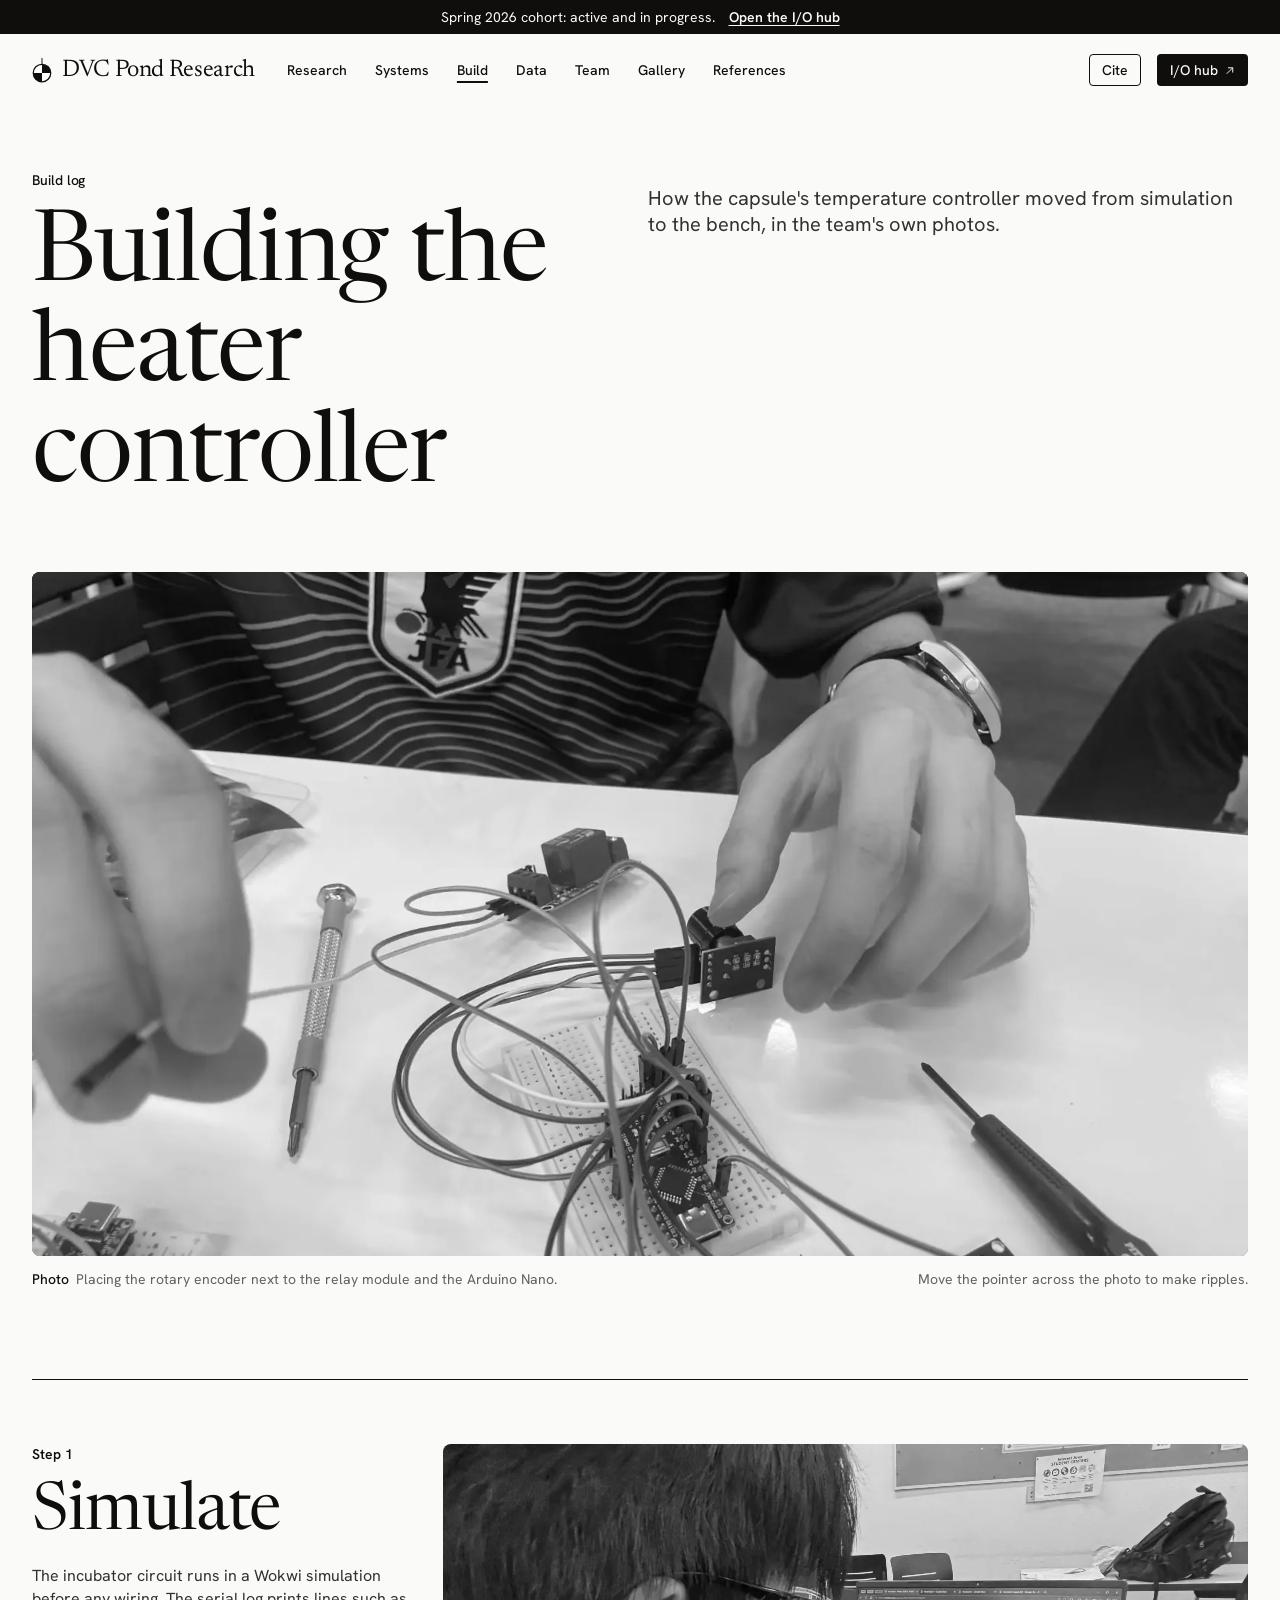
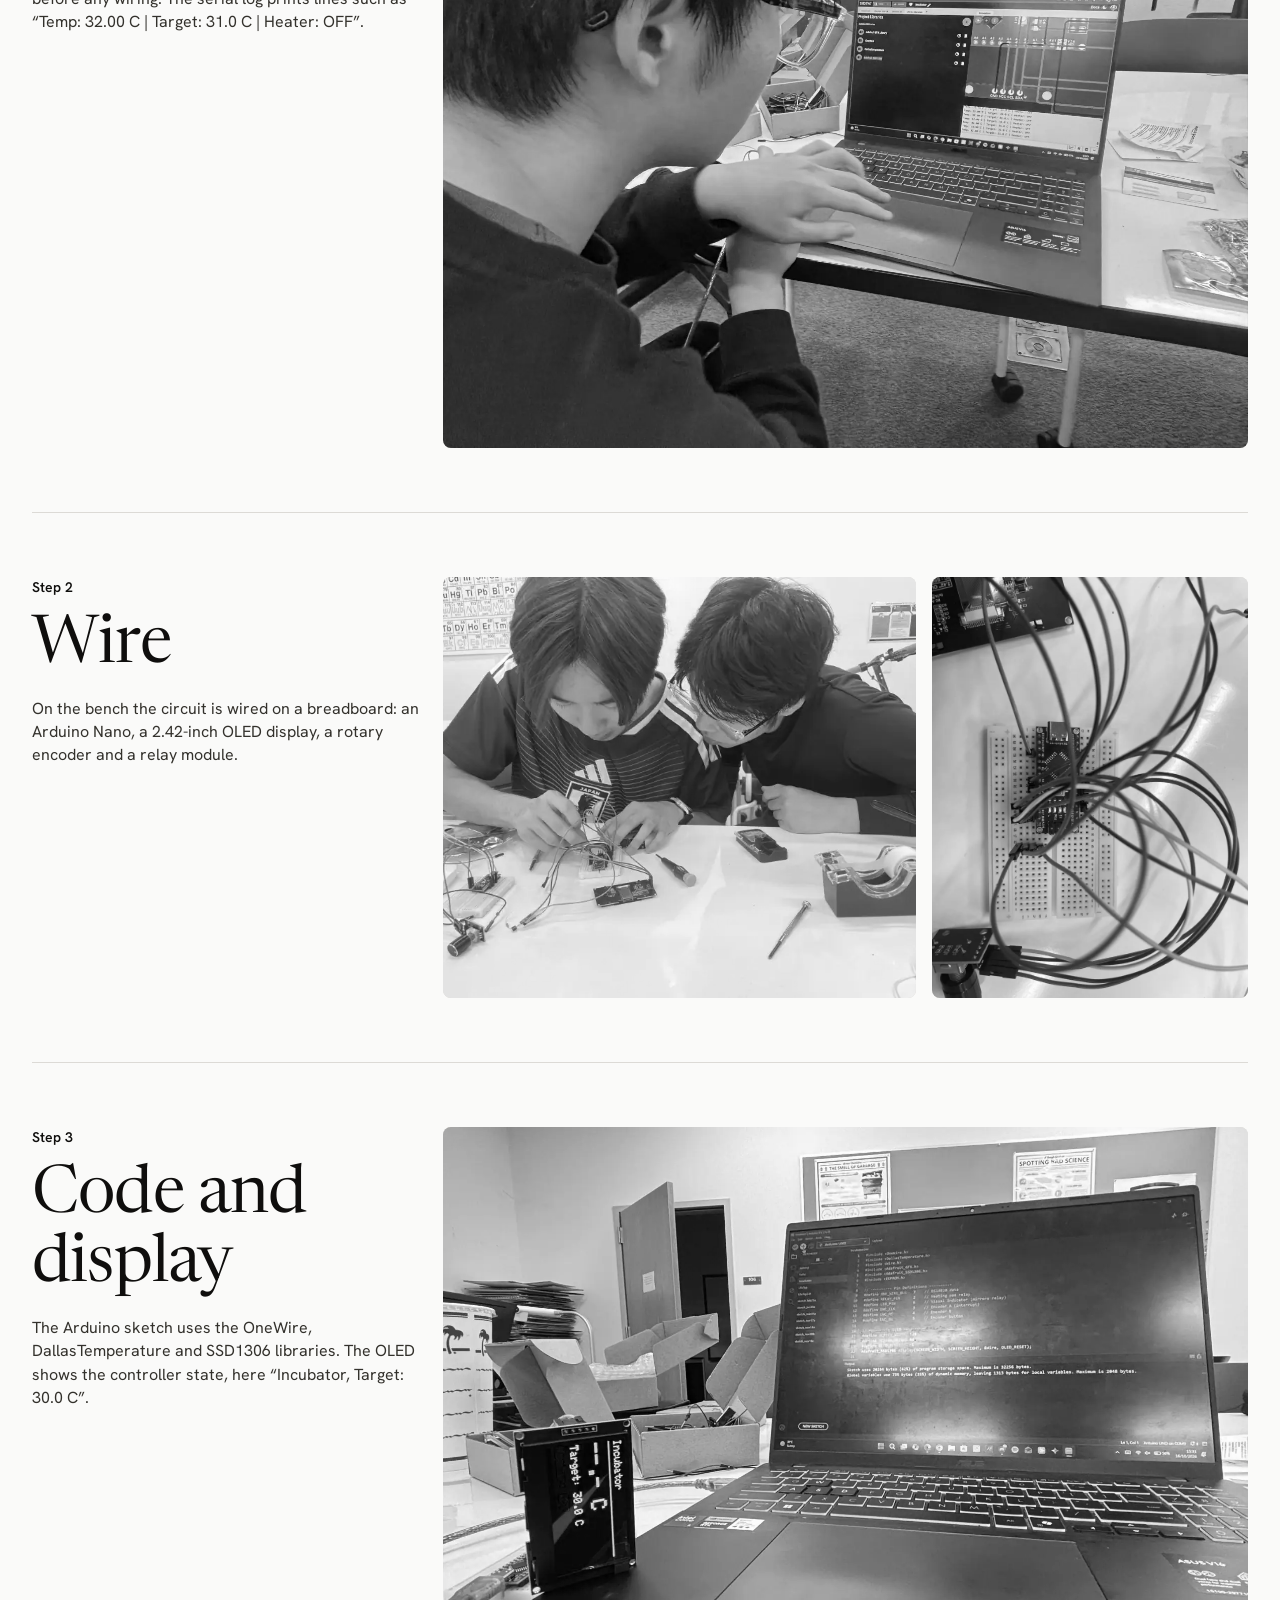
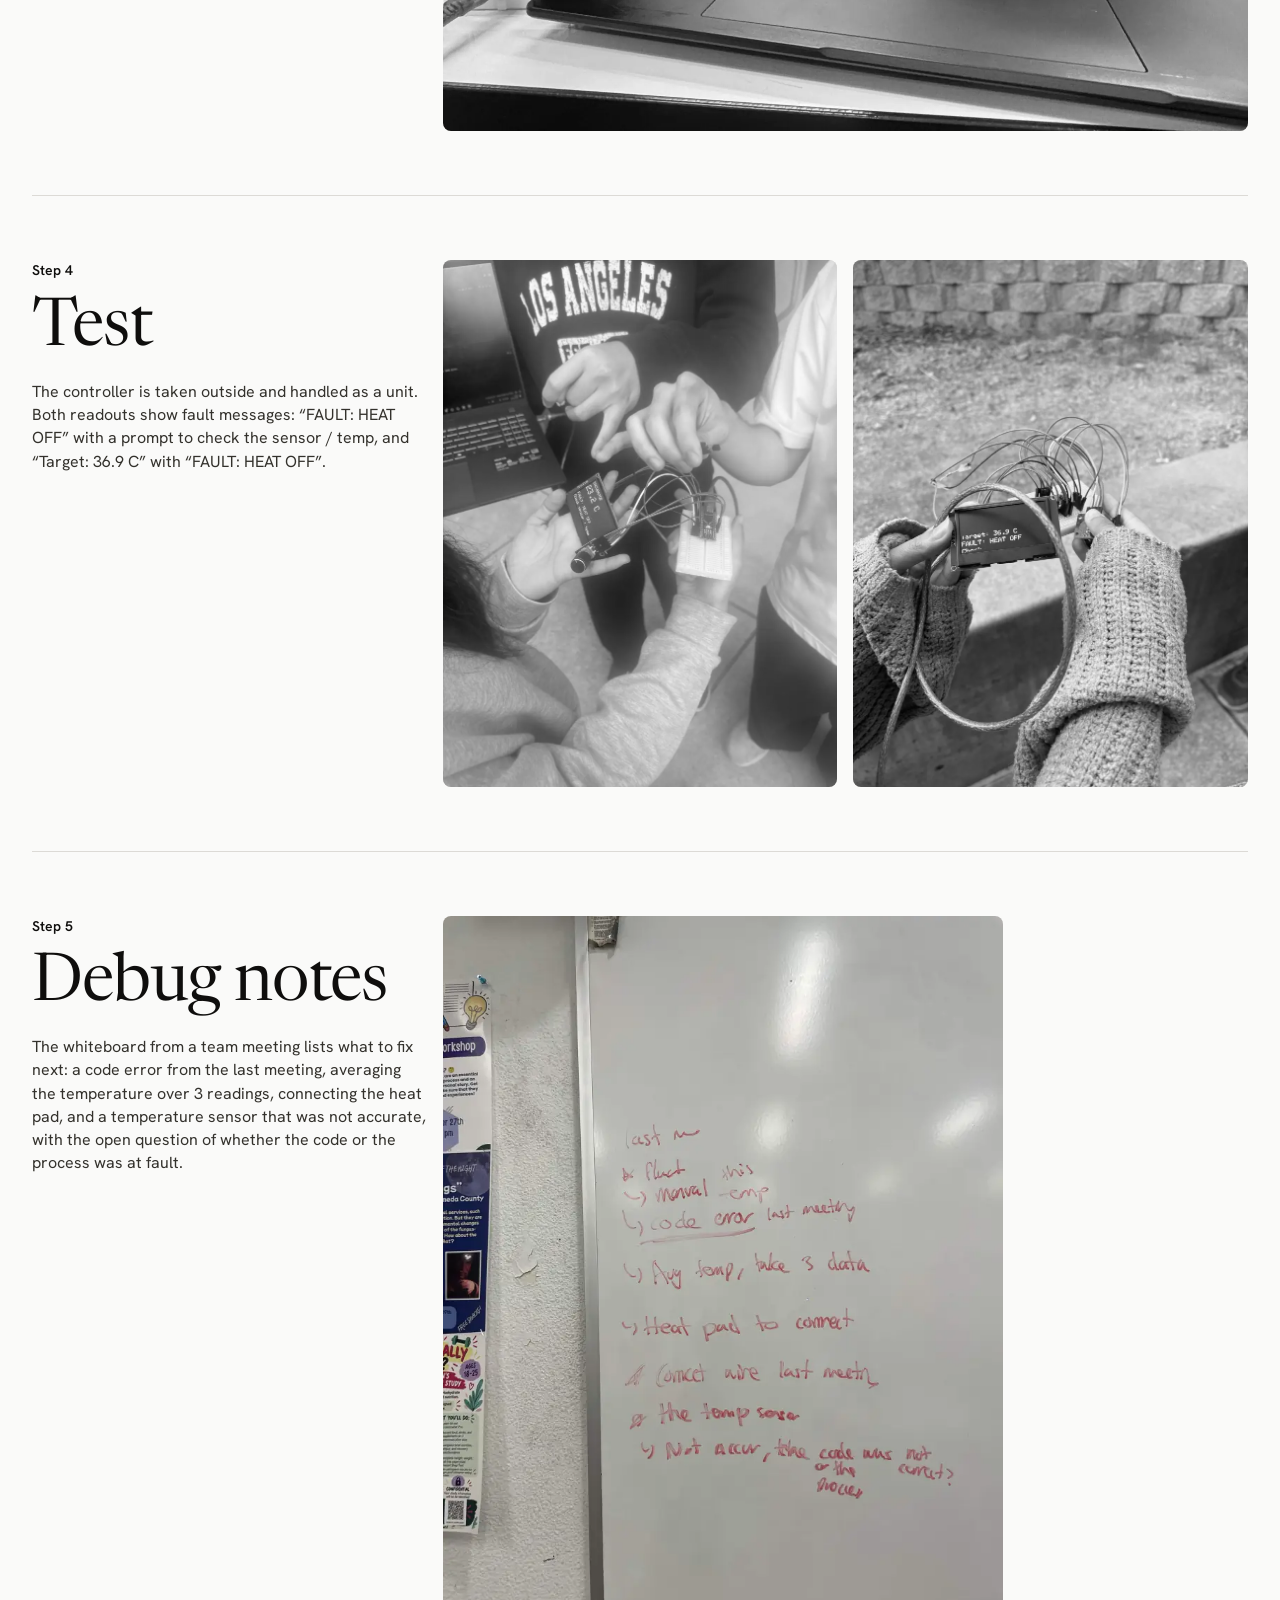
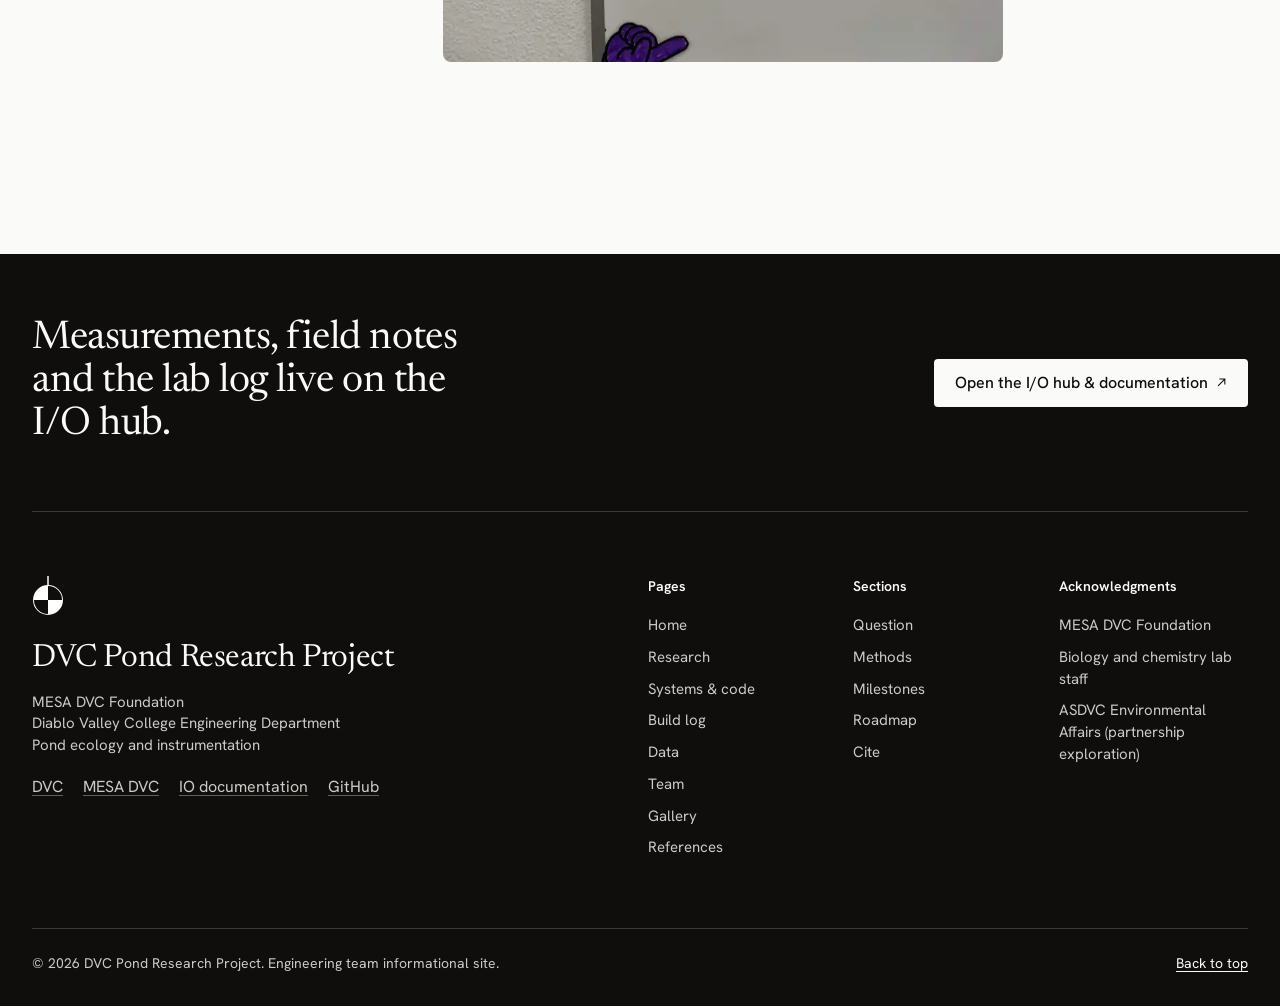
==== build.html @ 52c42113 "Round 3: harvey.ai structure and layout, Newsreader + Hanken Grotesk, multi-page site - Pages mirror" ====
<!DOCTYPE html>
<html lang="en">
<head>
  <meta charset="UTF-8" />
  <meta name="viewport" content="width=device-width, initial-scale=1" />
  <title>Build log: the heater controller | DVC Pond Research Project</title>
  <meta name="description" content="How the growth capsule's temperature controller moved from simulation to the bench, in the team's own photos." />
  <meta property="og:title" content="Build log: the heater controller | DVC Pond Research Project" />
  <meta property="og:description" content="How the growth capsule's temperature controller moved from simulation to the bench, in the team's own photos." />
  <meta property="og:type" content="website" />
  <meta property="og:url" content="https://shadowesu.github.io/engineering-pond-website/build.html" />
  <meta property="og:image" content="https://shadowesu.github.io/engineering-pond-website/assets/img/IMG_5968-wide-1376.webp" />
  <link rel="icon" href="data:image/svg+xml,%3Csvg xmlns='http://www.w3.org/2000/svg' viewBox='0 0 32 32'%3E%3Ccircle cx='16' cy='16' r='14' fill='%23fff' stroke='%23000' stroke-width='2'/%3E%3Cpath d='M16 16V2a14 14 0 0 1 14 14zM16 16v14A14 14 0 0 1 2 16z' fill='%23000'/%3E%3C/svg%3E" />
  <meta name="theme-color" content="#fafaf9" />
  <link rel="preconnect" href="https://fonts.googleapis.com" />
  <link rel="preconnect" href="https://fonts.gstatic.com" crossorigin />
  <link rel="stylesheet" href="https://fonts.googleapis.com/css2?family=Hanken+Grotesk:wght@400..600&family=Newsreader:opsz,wght@6..72,300..500&display=swap" />
  <link rel="preload" as="image" href="assets/img/IMG_7357-800.webp" imagesrcset="assets/img/IMG_7357-800.webp 800w, assets/img/IMG_7357-1600.webp 1600w" imagesizes="(min-width: 1760px) 1664px, calc(100vw - 64px)" fetchpriority="high" />
  <link rel="stylesheet" href="styles.css" />
  <script>
    document.documentElement.classList.add("js");
    setTimeout(function () { var h = document.querySelector(".hero"); if (h) h.classList.add("is-in"); }, 3000);
  </script>
</head>
<body>
  <a class="skip-link" href="#main">Skip to content</a>

  <svg width="0" height="0" style="position:absolute" aria-hidden="true" focusable="false">
    <symbol id="i-ext" viewBox="0 0 16 16"><path d="M5 3h8v8M13 3 3 13" fill="none" stroke="currentColor" stroke-width="1.6"/></symbol>
    <symbol id="i-secchi" viewBox="0 0 32 40"><path d="M16 0v10" style="stroke: var(--rope, currentColor)" stroke-width="1.5"/><circle cx="16" cy="24" r="14" fill="#fff" style="stroke: var(--ring, currentColor)" stroke-width="2"/><path d="M16 24V10a14 14 0 0 1 14 14zM16 24v14A14 14 0 0 1 2 24z" fill="currentColor"/></symbol>
  </svg>

  <div class="topbar">
    <p class="wrap">Spring 2026 cohort: active and in progress. <a href="https://shadowesu.github.io/dvcpondresearch/" target="_blank" rel="noopener noreferrer">Open the I/O hub<span class="vh"> (opens in a new tab)</span></a></p>
  </div>
  <header class="site-header" id="top">
    <div class="header-inner wrap">
      <a class="brand" href="index.html" aria-label="DVC Pond Research Engineers, MESA engineering team: home">
        <svg class="brand-mark" width="20" height="25" aria-hidden="true"><use href="#i-secchi"/></svg>
        <span class="brand-title">DVC Pond Research</span>
      </a>
      <nav class="site-nav" id="site-nav" aria-label="Site">
        <ul class="nav-list">
          <li><a class="nav-link" href="research.html">Research</a></li>
          <li><a class="nav-link" href="systems.html">Systems</a></li>
          <li><a class="nav-link" href="build.html" aria-current="page">Build</a></li>
          <li><a class="nav-link" href="data.html">Data</a></li>
          <li><a class="nav-link" href="team.html">Team</a></li>
          <li><a class="nav-link" href="gallery.html">Gallery</a></li>
          <li><a class="nav-link" href="references.html">References</a></li>
        </ul>
      </nav>
      <div class="header-actions">
        <a class="btn btn-outline btn-sm" href="references.html#cite">Cite</a>
        <a class="btn btn-solid btn-sm" href="https://shadowesu.github.io/dvcpondresearch/" target="_blank" rel="noopener noreferrer">I/O hub<svg class="i-ext" aria-hidden="true"><use href="#i-ext"/></svg><span class="vh"> (opens in a new tab)</span></a>
        <button type="button" class="nav-toggle" aria-expanded="false" aria-controls="site-nav" aria-label="Menu">
          <span class="nav-toggle-bars" aria-hidden="true"></span>
        </button>
      </div>
    </div>
    <div class="scroll-meter" aria-hidden="true"><span class="scroll-meter-fill"></span></div>
  </header>

  <main id="main">
    <section class="section tone-light hero page-hero" id="build" aria-labelledby="build-title">
      <div class="wrap">
        <div class="grid hero-grid">
          <div class="c-l">
            <p class="eyebrow">Build log</p>
            <h1 class="t-display hero-title" id="build-title"><span class="line"><span>Building the</span></span><span class="line"><span>heater controller</span></span></h1>
          </div>
          <div class="hero-side c-r">
            <p class="lead">How the capsule's temperature controller moved from simulation to the bench, in the team's own photos.</p>
          </div>
        </div>
        <figure class="hero-media">
          <div class="water frame frame-wide" data-water="hero">
            <img class="media-img" src="assets/img/IMG_7357-800.webp" srcset="assets/img/IMG_7357-800.webp 800w, assets/img/IMG_7357-1600.webp 1600w" sizes="(min-width: 1760px) 1664px, calc(100vw - 64px)" width="1600" height="1200" fetchpriority="high" style="--pos-y: 60%" alt="Close-up of hands placing a rotary encoder next to a relay module and an Arduino Nano on a breadboard" />
            <canvas class="media-water" aria-hidden="true"></canvas>
          </div>
          <figcaption class="media-cap"><span><span class="dim">Photo</span>Placing the rotary encoder next to the relay module and the Arduino Nano.</span><span class="hero-hint" hidden></span></figcaption>
        </figure>
      </div>
    </section>

    <section class="section tone-light" aria-label="Build steps">
      <div class="wrap">
        <ol class="steps">
          <li class="grid" id="step-1">
            <div class="step-text c-l2">
              <p class="step-num">Step 1</p>
              <h3 class="t-h2">Simulate</h3>
              <p>The incubator circuit runs in a Wokwi simulation before any wiring. The serial log prints lines such as “Temp: 32.00 C | Target: 31.0 C | Heater: OFF”.</p>
            </div>
            <div class="step-media c-r4"><figure class="photo"><img src="assets/img/IMG_3958-800.webp" srcset="assets/img/IMG_3958-800.webp 800w, assets/img/IMG_3958-1600.webp 1600w" sizes="(min-width: 1024px) 64vw, 92vw" width="1600" height="1200" loading="lazy" decoding="async" alt="A team member at a laptop running a Wokwi simulation of the incubator circuit, with the serial log on screen" /></figure></div>
          </li>
          <li class="grid" id="step-2">
            <div class="step-text c-l2">
              <p class="step-num">Step 2</p>
              <h3 class="t-h2">Wire</h3>
              <p>On the bench the circuit is wired on a breadboard: an Arduino Nano, a 2.42-inch OLED display, a rotary encoder and a relay module.</p>
            </div>
            <div class="step-media pair c-r4">
              <figure class="photo"><img src="assets/img/IMG_7352-800.webp" srcset="assets/img/IMG_7352-800.webp 800w, assets/img/IMG_7352-1600.webp 1600w" sizes="(min-width: 1024px) 38vw, 92vw" width="1600" height="1200" loading="lazy" decoding="async" alt="2 team members wiring a breadboard with an OLED display, a rotary encoder and screwdrivers on the table" /></figure>
              <figure class="photo"><img src="assets/img/IMG_7359-800.webp" srcset="assets/img/IMG_7359-800.webp 800w, assets/img/IMG_7359-1600.webp 1600w" sizes="(min-width: 1024px) 26vw, 92vw" width="800" height="1067" loading="lazy" decoding="async" alt="Top-down view of an Arduino Nano on a breadboard with many jumper wires and a rotary encoder" /></figure>
            </div>
          </li>
          <li class="grid" id="step-3">
            <div class="step-text c-l2">
              <p class="step-num">Step 3</p>
              <h3 class="t-h2">Code and display</h3>
              <p>The Arduino sketch uses the OneWire, DallasTemperature and SSD1306 libraries. The OLED shows the controller state, here “Incubator, Target: 30.0 C”.</p>
            </div>
            <div class="step-media c-r4"><figure class="photo"><img src="assets/img/IMG_3963-800.webp" srcset="assets/img/IMG_3963-800.webp 800w, assets/img/IMG_3963-1600.webp 1600w" sizes="(min-width: 1024px) 64vw, 92vw" width="1600" height="1200" loading="lazy" decoding="async" alt="An OLED display reading Incubator, Target: 30.0 C next to a laptop showing the Arduino IDE sketch" /></figure></div>
          </li>
          <li class="grid" id="step-4">
            <div class="step-text c-l2">
              <p class="step-num">Step 4</p>
              <h3 class="t-h2">Test</h3>
              <p>The controller is taken outside and handled as a unit. Both readouts show fault messages: “FAULT: HEAT OFF” with a prompt to check the sensor / temp, and “Target: 36.9 C” with “FAULT: HEAT OFF”.</p>
            </div>
            <div class="step-media pair-even c-r4">
              <figure class="photo"><img src="assets/img/IMG_team-test-800.webp" srcset="assets/img/IMG_team-test-800.webp 800w, assets/img/IMG_team-test-1600.webp 1600w" sizes="(min-width: 1024px) 31vw, 46vw" width="800" height="1067" loading="lazy" decoding="async" alt="3 team members' hands holding the incubator controller outdoors; the OLED shows FAULT: HEAT OFF and Check sensor / temp" /></figure>
              <figure class="photo"><img src="assets/img/IMG_5971-800.webp" srcset="assets/img/IMG_5971-800.webp 800w, assets/img/IMG_5971-1600.webp 1600w" sizes="(min-width: 1024px) 31vw, 46vw" width="800" height="1067" loading="lazy" decoding="async" alt="Hands holding the wired heater controller outdoors; its OLED reads Target: 36.9 C and FAULT: HEAT OFF" /></figure>
            </div>
          </li>
          <li class="grid" id="step-5">
            <div class="step-text c-l2">
              <p class="step-num">Step 5</p>
              <h3 class="t-h2">Debug notes</h3>
              <p>The whiteboard from a team meeting lists what to fix next: a code error from the last meeting, averaging the temperature over 3 readings, connecting the heat pad, and a temperature sensor that was not accurate, with the open question of whether the code or the process was at fault.</p>
            </div>
            <div class="step-media c-r4"><figure class="photo portrait keep-color"><img src="assets/img/IMG_7368-800.webp" srcset="assets/img/IMG_7368-800.webp 800w, assets/img/IMG_7368-1600.webp 1600w" sizes="(min-width: 1024px) 560px, 92vw" width="800" height="1067" loading="lazy" decoding="async" alt="Handwritten whiteboard notes: manual temp, code error last meeting, average temp take 3 data, heat pad to connect, connect wire last meeting, the temp sensor not accurate" /></figure></div>
          </li>
        </ol>
      </div>
    </section>
  </main>

  <footer class="site-footer">
    <div class="wrap">
      <div class="footer-cta">
        <p>Measurements, field notes and the lab log live on the I/O hub.</p>
        <a class="btn btn-light" href="https://shadowesu.github.io/dvcpondresearch/" target="_blank" rel="noopener noreferrer">Open the I/O hub &amp; documentation<svg class="i-ext" aria-hidden="true"><use href="#i-ext"/></svg><span class="vh"> (opens in a new tab)</span></a>
      </div>
      <div class="grid footer-grid">
        <div class="footer-brand">
          <svg class="footer-mark" width="32" height="40" aria-hidden="true"><use href="#i-secchi"/></svg>
          <p class="footer-wordmark">DVC Pond Research Project</p>
          <p>MESA DVC Foundation</p>
          <p>Diablo Valley College Engineering Department</p>
          <p>Pond ecology and instrumentation</p>
          <ul class="footer-links">
            <li><a href="https://www.dvc.edu/" target="_blank" rel="noopener noreferrer">DVC<span class="vh"> (opens in a new tab)</span></a></li>
            <li><a href="https://www.dvc.edu/academics/learning-communities/mesa-program" target="_blank" rel="noopener noreferrer">MESA DVC<span class="vh"> (opens in a new tab)</span></a></li>
            <li><a href="https://shadowesu.github.io/dvcpondresearch/" target="_blank" rel="noopener noreferrer">IO documentation<span class="vh"> (opens in a new tab)</span></a></li>
            <li><a href="https://github.com/ShadowEsu/dvcpondresearch" target="_blank" rel="noopener noreferrer">GitHub<span class="vh"> (opens in a new tab)</span></a></li>
          </ul>
        </div>
        <nav class="footer-col" aria-label="Pages">
          <p class="footer-title">Pages</p>
          <ul>
            <li><a href="index.html">Home</a></li>
            <li><a href="research.html">Research</a></li>
            <li><a href="systems.html">Systems &amp; code</a></li>
            <li><a href="build.html">Build log</a></li>
            <li><a href="data.html">Data</a></li>
            <li><a href="team.html">Team</a></li>
            <li><a href="gallery.html">Gallery</a></li>
            <li><a href="references.html">References</a></li>
          </ul>
        </nav>
        <nav class="footer-col" aria-label="Sections">
          <p class="footer-title">Sections</p>
          <ul>
            <li><a href="research.html#mission">Question</a></li>
            <li><a href="research.html#monitoring">Methods</a></li>
            <li><a href="data.html#progress">Milestones</a></li>
            <li><a href="data.html#roadmap">Roadmap</a></li>
            <li><a href="references.html#cite">Cite</a></li>
          </ul>
        </nav>
        <div class="footer-col">
          <p class="footer-title">Acknowledgments</p>
          <ul>
            <li>MESA DVC Foundation</li>
            <li>Biology and chemistry lab staff</li>
            <li>ASDVC Environmental Affairs (partnership exploration)</li>
          </ul>
        </div>
      </div>
      <div class="footer-bar">
        <p>© <span id="year">2026</span> DVC Pond Research Project. Engineering team informational site.</p>
        <a href="#top" class="to-top">Back to top</a>
      </div>
    </div>
  </footer>

  <script src="main.js" defer></script>
</body>
</html>
---- styles.css ----
/* DVC Pond Research Project: engineering team site
   Layout and rhythm follow harvey.ai's measured system: 1728px container with 32px sides (28px under 1024px),
   6 equal columns with 16px gutters (2 columns / 14px under 1024px), 128px section rhythm (112px small screens).
   Type: Newsreader (OFL) for every heading, Hanken Grotesk (OFL) for text and interface. Black, white and the team's photos. */

:root {
  --bg: #fafaf9;
  --bg-alt: #f2f1f0;
  --ink: #0f0e0d;
  --ink-2: #33312c;
  --muted: #64615b;
  --rule: #dcdad6;
  --dark: #0f0e0d;
  --on-dark: #fafaf9;
  --on-dark-2: #cccac6;
  --rule-dark: rgba(250, 250, 249, 0.18);
  --focus: #0f0e0d;

  --f-serif: "Newsreader", Georgia, "Times New Roman", serif;
  --f-sans: "Hanken Grotesk", "Helvetica Neue", Arial, sans-serif;

  --max: 1728px;
  --side: 28px;
  --gap: 14px;
  --section: 112px;
  --hero-top: 56px;
  --header-h: 64px;
  --r-media: 4px;
  --r-btn: 4px;
  --ease: cubic-bezier(0.2, 0.7, 0.1, 1);

  /* type scale: Harvey's ratios, set larger for the display sizes */
  --t-display: clamp(3.5rem, 2rem + 5.2vw, 6.5rem);
  --t-h2: clamp(2.5rem, 1.6rem + 3.2vw, 4.5rem);
  --t-h3: clamp(1.75rem, 1.45rem + 0.8vw, 2.25rem);
  --t-number: clamp(4rem, 2rem + 6.5vw, 8.5rem);
  --t-lead: 1.25rem;
}
@media (min-width: 1024px) {
  :root { --side: 32px; --gap: 16px; --section: 128px; --hero-top: 64px; --header-h: 72px; --r-media: 8px; }
}

*, *::before, *::after { box-sizing: border-box; }
html { scroll-behavior: smooth; scroll-padding-top: calc(var(--header-h) + 24px); -webkit-text-size-adjust: 100%; }
body {
  margin: 0; background: var(--bg); color: var(--ink);
  font-family: var(--f-sans); font-size: 1rem; line-height: 1.45;
  -webkit-font-smoothing: antialiased; text-rendering: optimizeLegibility;
}
img { display: block; max-width: 100%; height: auto; }
a { color: inherit; }
button { font: inherit; color: inherit; }
h1, h2, h3, h4 { margin: 0; font-family: var(--f-serif); font-weight: 380; line-height: 1.05; letter-spacing: -0.01em; }
p, blockquote { margin: 0; }
ul, ol, dl, dd { margin: 0; padding: 0; }
ul, ol { list-style: none; }
figure { margin: 0; }
strong { font-weight: 600; }
:focus-visible { outline: 2px solid var(--focus); outline-offset: 3px; }

.vh { position: absolute !important; width: 1px; height: 1px; padding: 0; margin: -1px; overflow: hidden; clip: rect(0 0 0 0); white-space: nowrap; border: 0; }
.skip-link { position: absolute; left: 16px; top: -60px; z-index: 200; padding: 10px 16px; background: #fff; color: #000; border: 2px solid #000; font-weight: 600; text-decoration: none; border-radius: 4px; }
.skip-link:focus { top: 12px; }
.i-ext { width: 0.68em; height: 0.68em; margin-left: 0.4em; flex: none; }

/* ---------- Container + 6-column grid ---------- */
.wrap { width: 100%; max-width: var(--max); margin-inline: auto; padding-inline: var(--side); }
.grid { display: grid; grid-template-columns: repeat(2, minmax(0, 1fr)); column-gap: var(--gap); }
.grid > * { grid-column: 1 / -1; min-width: 0; }
@media (min-width: 1024px) {
  .grid { grid-template-columns: repeat(6, minmax(0, 1fr)); }
  .c-l { grid-column: 1 / span 3; }
  .c-r { grid-column: 4 / span 3; }
  .c-l2 { grid-column: 1 / span 2; }
  .c-r4 { grid-column: 3 / span 4; }
  .c-l4 { grid-column: 1 / span 4; }
  .c-r2 { grid-column: 5 / span 2; }
}
/* equal-width runs of cards that don't divide 6 */
.cols-4, .cols-3 { display: grid; gap: var(--gap); grid-template-columns: minmax(0, 1fr); }
@media (min-width: 640px) { .cols-4, .cols-3 { grid-template-columns: repeat(2, minmax(0, 1fr)); } }
@media (min-width: 1024px) {
  .cols-4 { grid-template-columns: repeat(4, minmax(0, 1fr)); }
  .cols-3 { grid-template-columns: repeat(3, minmax(0, 1fr)); }
}

/* ---------- Sections: one rhythm everywhere ---------- */
.section { padding-block: var(--section); }
.section.tone-light + .section.tone-light,
.section.tone-alt + .section.tone-alt,
.section.tone-dark + .section.tone-dark { padding-top: 0; }
.tone-alt { background: var(--bg-alt); }
.tone-dark { background: var(--dark); color: var(--on-dark); --focus: #fff; }
.tone-dark .muted, .tone-dark .lead { color: var(--on-dark-2); }

/* ---------- Type ---------- */
.t-display { font-size: var(--t-display); line-height: 1.02; letter-spacing: -0.0125em; }
.t-h2 { font-size: var(--t-h2); line-height: 1.04; letter-spacing: -0.012em; }
.t-h3 { font-size: var(--t-h3); line-height: 1.08; letter-spacing: -0.01em; }
.lead { font-size: var(--t-lead); line-height: 1.3; color: var(--ink-2); }
.muted { color: var(--muted); }
.eyebrow { font-size: 0.875rem; font-weight: 500; letter-spacing: -0.005em; margin-bottom: 16px; }
.tone-dark .eyebrow { color: var(--on-dark-2); }
.pill { display: inline-flex; align-items: center; height: 28px; padding: 0 12px; border-radius: 4px; background: var(--ink); color: var(--on-dark); font-size: 0.75rem; font-weight: 600; letter-spacing: 0.02em; }
.prose p + p { margin-top: 1em; }
figcaption { font-size: 0.875rem; color: var(--muted); line-height: 1.4; }
.tone-dark figcaption { color: var(--on-dark-2); }

/* centred section head (Harvey: "One Platform for Legal Work") */
.head-center { text-align: center; max-width: 900px; margin: 0 auto clamp(48px, 5vw, 72px); }
.head-center .lead { max-width: 560px; margin: 20px auto 0; }
.head-center .btn { margin-top: 32px; }
/* split section head: title left half, text right half */
.head-split { row-gap: 20px; margin-bottom: clamp(48px, 5vw, 80px); align-items: start; }
.head-split .lead { max-width: 34em; }
@media (min-width: 1024px) { .head-split .c-r { padding-top: 0.6em; } }

/* ---------- Buttons ---------- */
.btn {
  display: inline-flex; align-items: center; justify-content: center; gap: 2px;
  min-height: 48px; padding: 0 20px; border-radius: var(--r-btn); border: 1px solid transparent;
  font-family: var(--f-sans); font-size: 1rem; font-weight: 500; line-height: 1;
  text-decoration: none; cursor: pointer; white-space: nowrap;
  transition: background-color 0.2s var(--ease), color 0.2s var(--ease), border-color 0.2s var(--ease);
}
.btn-sm { min-height: 32px; padding: 0 12px; font-size: 0.875rem; }
.btn-solid { background: var(--ink); color: var(--on-dark); }
.btn-solid:hover { background: #3a3835; }
.btn-outline { border-color: var(--ink); color: var(--ink); }
.btn-outline:hover { background: var(--ink); color: var(--on-dark); }
.btn-light { background: var(--on-dark); color: var(--ink); }
.btn-light:hover { background: #dcdad6; }
.btn-outline-light { border-color: rgba(250, 250, 249, 0.6); color: var(--on-dark); }
.btn-outline-light:hover { border-color: var(--on-dark); background: rgba(250, 250, 249, 0.1); }
.actions { display: flex; flex-wrap: wrap; gap: 12px; }
.text-link { display: inline-flex; align-items: center; font-weight: 500; text-decoration: underline; text-underline-offset: 4px; text-decoration-thickness: 1px; }
.text-link:hover { text-decoration-thickness: 2px; }
.arrow-link { display: inline-flex; align-items: center; gap: 6px; font-size: 0.875rem; font-weight: 500; text-decoration: none; }
.arrow-link::after { content: "→"; transition: transform 0.2s var(--ease); }
.arrow-link:hover { text-decoration: underline; text-underline-offset: 4px; }
.arrow-link:hover::after { transform: translateX(3px); }

/* ---------- Top bar + header ---------- */
.topbar { background: var(--dark); color: var(--on-dark); font-size: 0.875rem; --focus: #fff; }
.topbar p { min-height: 34px; padding-block: 7px; text-align: center; line-height: 1.45; }
.topbar a { margin-left: 10px; font-weight: 600; text-decoration: underline; text-underline-offset: 3px; white-space: nowrap; }
.site-header { position: sticky; top: 0; z-index: 100; background: var(--bg); transition: box-shadow 0.25s var(--ease); }
.site-header.is-scrolled { box-shadow: 0 1px 0 rgba(15, 14, 13, 0.1); }
.header-inner { display: flex; align-items: center; gap: 32px; height: var(--header-h); }
.brand { display: inline-flex; align-items: center; gap: 10px; text-decoration: none; flex: none; }
.brand-mark { flex: none; color: var(--ink); --ring: var(--ink); --rope: var(--ink); }
.brand-title { font-family: var(--f-serif); font-weight: 400; font-size: 1.5rem; letter-spacing: -0.015em; line-height: 1; }
.nav-list { display: flex; gap: 28px; }
.nav-link { display: block; padding: 8px 0; font-size: 0.875rem; font-weight: 500; text-decoration: none; text-underline-offset: 6px; }
.nav-link:hover { text-decoration: underline; }
.nav-link[aria-current="page"] { text-decoration: underline; text-decoration-thickness: 2px; }
.header-actions { margin-left: auto; display: flex; gap: 16px; align-items: center; }
.nav-toggle { display: none; align-items: center; justify-content: center; width: 44px; height: 44px; margin-right: -10px; border: 0; background: transparent; cursor: pointer; }
.nav-toggle-bars, .nav-toggle-bars::before { display: block; width: 22px; height: 1.5px; background: currentColor; position: relative; transition: transform 0.25s var(--ease); }
.nav-toggle-bars::before { content: ""; position: absolute; left: 0; top: 7px; }
.nav-toggle-bars { transform: translateY(-3.5px); }
.nav-toggle[aria-expanded="true"] .nav-toggle-bars { transform: rotate(45deg); }
.nav-toggle[aria-expanded="true"] .nav-toggle-bars::before { transform: translateY(-7px) rotate(-90deg); }
.scroll-meter { position: absolute; left: 0; right: 0; bottom: 0; height: 2px; pointer-events: none; }
.scroll-meter-fill { display: block; height: 100%; background: var(--ink); transform-origin: 0 50%; transform: scaleX(0); }
@media (max-width: 1179px) {
  .nav-toggle { display: inline-flex; }
  .header-actions .btn-outline { display: none; }
  .header-actions { gap: 8px; }
  .site-nav {
    position: absolute; top: var(--header-h); left: 0; right: 0; background: var(--bg);
    border-top: 1px solid var(--rule); max-height: calc(100vh - var(--header-h)); overflow-y: auto;
    visibility: hidden; opacity: 0; transform: translateY(-8px);
    transition: opacity 0.25s var(--ease), transform 0.25s var(--ease), visibility 0s linear 0.25s;
  }
  .site-nav.is-open { visibility: visible; opacity: 1; transform: none; transition: opacity 0.25s var(--ease), transform 0.25s var(--ease); }
  .nav-list { flex-direction: column; gap: 0; padding: 8px var(--side) 28px; }
  .nav-link { padding: 14px 0; font-family: var(--f-serif); font-size: 2rem; font-weight: 380; letter-spacing: -0.01em; border-bottom: 1px solid var(--rule); }
}
@media (max-width: 420px) { .brand-title { font-size: 1.2rem; } .header-actions .btn-solid { display: none; } }

/* ---------- Photographs ---------- */
.photo { position: relative; overflow: hidden; border-radius: var(--r-media); background: #d8d6d2; }
.photo img { width: 100%; height: 100%; object-fit: cover; filter: grayscale(1); transition: filter 0.6s var(--ease), transform 1.2s var(--ease); }
.photo.hover-colour:hover img { filter: grayscale(0); }
.keep-color img { filter: none; }
.media-cap { display: flex; justify-content: space-between; gap: 8px 24px; flex-wrap: wrap; margin-top: 14px; }
.media-cap .dim { margin-right: 0.5em; color: var(--ink); font-weight: 500; }
.tone-dark .media-cap .dim { color: var(--on-dark); }

/* Water frames: the still photo + a canvas that redraws it through moving water (main.js) */
.water { position: relative; isolation: isolate; overflow: hidden; background: #1a1a1a; }
.media-img, .media-water { position: absolute; inset: 0; width: 100%; height: 100%; }
.media-img { object-fit: cover; object-position: 50% var(--pos-y, 50%); filter: grayscale(1); }
.media-water { opacity: 0; transition: opacity 0.8s ease; }
.media-water.is-ready { opacity: 1; }
.frame { border-radius: var(--r-media); }
.frame-hero { aspect-ratio: 11 / 6; }
.frame-wide { aspect-ratio: 16 / 9; }
.band { aspect-ratio: 9 / 4; }
@media (max-width: 639px) { .band { aspect-ratio: 4 / 3; } .frame-wide { aspect-ratio: 4 / 3; } }

/* ---------- Hero (Harvey: HeadlineHero / PageHero) ---------- */
.hero { padding-top: var(--hero-top); }
.hero-grid { row-gap: 32px; align-items: start; }
.hero-title .line { display: block; overflow: hidden; padding-bottom: 0.1em; margin-bottom: -0.1em; }
.hero-title .line > span { display: inline-block; }
.hero-side .lead { max-width: 34em; }
.hero-side .actions { margin-top: 32px; }
.hero-affil { font-size: 0.875rem; font-weight: 500; color: var(--muted); margin-bottom: 14px; }
@media (min-width: 1024px) { .hero-side { padding-top: 0.9em; } }
.hero-media { margin-top: clamp(56px, 5vw, 72px); }
.page-hero { padding-bottom: clamp(72px, 7vw, 112px); }
.page-hero + .section.tone-light { padding-top: 0; }

/* Orchestrated hero entrance (the one page-load moment) */
.js .hero-title .line > span { transform: translateY(105%); }
.js .hero-side, .js .hero-media { opacity: 0; }
.js .hero.is-in .hero-title .line > span { transform: none; transition: transform 1.1s var(--ease); }
.js .hero.is-in .hero-title .line:nth-child(2) > span { transition-delay: 0.08s; }
.js .hero.is-in .hero-title .line:nth-child(3) > span { transition-delay: 0.16s; }
.js .hero.is-in .hero-side, .js .hero.is-in .hero-media { opacity: 1; transition: opacity 0.9s ease 0.35s; }

/* ---------- Proof grid (Harvey: customer logo grid) ---------- */
.proof-title { text-align: center; max-width: 22ch; margin: 0 auto clamp(40px, 5vw, 64px); }
.tiles { display: grid; gap: var(--gap); grid-template-columns: repeat(2, minmax(0, 1fr)); }
@media (min-width: 1024px) { .tiles { grid-template-columns: repeat(6, minmax(0, 1fr)); } }
.tile { background: var(--bg-alt); border-radius: var(--r-media); padding: 24px 20px; min-height: 176px; display: flex; flex-direction: column; justify-content: space-between; gap: 16px; }
.tile dt { font-size: 0.875rem; font-weight: 500; color: var(--muted); }
.tile dd { font-family: var(--f-serif); font-size: 1.1875rem; line-height: 1.15; letter-spacing: -0.01em; overflow-wrap: anywhere; hyphens: auto; }
@media (min-width: 1024px) { .tile dd { font-size: 1.375rem; overflow-wrap: normal; } }
.tile a { text-decoration: underline; text-underline-offset: 3px; text-decoration-thickness: 1px; display: inline-flex; align-items: center; }

/* ---------- Image cards with overlaid text (Harvey: audience router) ---------- */
.cards-2 { display: grid; gap: var(--gap); grid-template-columns: minmax(0, 1fr); }
@media (min-width: 1024px) { .cards-2 { grid-template-columns: repeat(2, minmax(0, 1fr)); } }
.card-photo { position: relative; overflow: hidden; aspect-ratio: 3 / 4; color: #fff; text-decoration: none; display: block; background: #222; --focus: #fff; }
@media (min-width: 640px) { .card-photo { aspect-ratio: 1 / 1; } }
.card-photo img { position: absolute; inset: 0; width: 100%; height: 100%; object-fit: cover; filter: grayscale(1) brightness(0.92); transition: transform 1.2s var(--ease); }
.card-photo:hover img { transform: scale(1.03); }
/* scrim: every overlaid word sits on at least 70% black, so white text keeps well over 4.5:1 */
.card-photo::before { content: ""; position: absolute; inset: 0; z-index: 1; background: linear-gradient(180deg, rgba(0, 0, 0, 0.78) 0%, rgba(0, 0, 0, 0.7) 34%, rgba(0, 0, 0, 0) 64%); }
.card-photo.scrim-bottom::before { background: linear-gradient(0deg, rgba(0, 0, 0, 0.82) 0%, rgba(0, 0, 0, 0.72) 36%, rgba(0, 0, 0, 0) 66%); }
.card-body { position: absolute; z-index: 2; left: 0; right: 0; top: 0; padding: clamp(24px, 2.4vw, 32px); display: flex; flex-direction: column; align-items: flex-start; gap: 14px; }
.scrim-bottom .card-body { top: auto; bottom: 0; }
.card-body p { max-width: 24em; color: #fff; }
.card-body .arrow-link { margin-top: 6px; }
.card-photo:hover .arrow-link { text-decoration: underline; text-underline-offset: 4px; }
.card-num { font-size: 0.875rem; font-weight: 500; }

/* ---------- Tabs list + media (Harvey: product innovation) ---------- */
.tabs { position: relative; }
.tab { border-top: 1px solid var(--rule); padding: 22px 0; }
.tab:last-child { border-bottom: 1px solid var(--rule); }
.tab-btn { display: flex; width: 100%; padding: 0; border: 0; background: none; text-align: left; cursor: pointer; font-family: var(--f-serif); font-weight: 380; font-size: var(--t-h3); letter-spacing: -0.01em; line-height: 1.08; color: var(--ink); }
.tab-panel { padding-top: 14px; }
.tab-panel p { max-width: 30em; color: var(--ink-2); }
.tab-panel .arrow-link { margin-top: 14px; }
.tab-media { margin-top: 22px; aspect-ratio: 4 / 3; }
@media (min-width: 1024px) {
  .tab-list { grid-column: 1 / span 3; }
  .js .tab:not(.is-active) .tab-btn { color: var(--muted); }
  .js .tab:not(.is-active) .tab-btn:hover { color: var(--ink); }
  .js .tab:not(.is-active) .tab-panel { display: none; }
  .js .tab-media { position: absolute; top: 0; right: 0; width: calc(50% - var(--gap) / 2); margin: 0; display: none; }
  .js .tab.is-active .tab-media { display: block; animation: tab-in 0.5s var(--ease); }
  .js .tab-list { min-height: calc((min(100vw, var(--max)) - 2 * var(--side) - var(--gap)) / 2 * 0.75); }
}
@keyframes tab-in { from { opacity: 0; } to { opacity: 1; } }

/* ---------- Quote band (Harvey: quote carousel) ---------- */
.quote-grid { row-gap: 32px; align-items: center; }
.quote-photo { aspect-ratio: 1 / 1; }
.quote-text { font-family: var(--f-serif); font-weight: 380; font-size: clamp(1.75rem, 1.2rem + 1.7vw, 2.75rem); line-height: 1.12; letter-spacing: -0.012em; }
.quote-cite { display: block; margin-top: 28px; font-style: normal; }
.quote-cite strong { display: block; font-size: 1.25rem; font-weight: 500; }
.quote-cite span { display: block; margin-top: 2px; color: var(--ink-2); }
.quote-photo-cap { margin-top: 12px; }

/* ---------- Horizontal story cards (Harvey: case study carousel) ---------- */
.row-head { display: flex; justify-content: space-between; align-items: flex-end; gap: 24px; flex-wrap: wrap; margin-bottom: clamp(40px, 5vw, 64px); }
.track { display: grid; grid-auto-flow: column; grid-auto-columns: 82%; gap: var(--gap); overflow-x: auto; scroll-snap-type: x mandatory; padding-bottom: 20px; scrollbar-width: thin; scrollbar-color: rgba(250, 250, 249, 0.4) transparent; }
@media (min-width: 640px) { .track { grid-auto-columns: calc((100% - var(--gap)) / 2); } }
@media (min-width: 1024px) { .track { grid-auto-columns: calc((100% - 2 * var(--gap)) / 3); } }
.track > li { scroll-snap-align: start; }
.track .card-photo { aspect-ratio: 3 / 4; height: 100%; }
.track .card-body h3 { font-size: var(--t-h3); }

/* ---------- Big numbers (Harvey: stats section) ---------- */
.stats-head { margin-bottom: clamp(48px, 6vw, 96px); }
.stat-rows { border-bottom: 1px solid var(--rule); }
.tone-dark .stat-rows { border-color: var(--rule-dark); }
.stat-row { align-items: baseline; row-gap: 8px; padding-block: clamp(24px, 2.6vw, 40px); border-top: 1px solid var(--rule); }
.tone-dark .stat-row { border-color: var(--rule-dark); }
.stat-row dt { font-size: var(--t-lead); line-height: 1.3; order: 2; }
.stat-row dd { font-family: var(--f-serif); font-weight: 340; font-size: var(--t-number); line-height: 0.95; letter-spacing: -0.03em; order: 1; }
.stat-row dd small { font-size: 0.42em; letter-spacing: -0.01em; margin-left: 0.12em; }
.stat-row dd.dd-text { font-size: calc(var(--t-number) * 0.62); line-height: 1; }
.tone-dark .stat-row dt { color: var(--on-dark-2); }
@media (min-width: 1024px) { .stat-row dt { order: 1; } .stat-row dd { order: 2; } }
.stat-note { margin-top: 24px; font-size: 0.875rem; }

/* inline stats (Harvey company page) */
.stat-inline { display: grid; gap: var(--gap); grid-template-columns: minmax(0, 1fr); }
@media (min-width: 640px) { .stat-inline { grid-template-columns: repeat(3, minmax(0, 1fr)); } }
.stat-inline div { border-top: 1px solid var(--rule); padding-top: 20px; display: flex; flex-direction: column-reverse; justify-content: flex-end; gap: 10px; }
.stat-inline dd { font-family: var(--f-serif); font-weight: 340; font-size: clamp(3.5rem, 2rem + 4vw, 6rem); line-height: 0.95; letter-spacing: -0.03em; }
.stat-inline dt { color: var(--muted); }

/* ---------- Link list (Harvey: policy link grid) ---------- */
.link-grid { row-gap: 40px; }
.link-grid .lead { margin-top: 20px; max-width: 26em; }
.link-grid .btn { margin-top: 32px; }
.link-list { border-top: 1px solid var(--rule-dark); }
.link-list > li { border-bottom: 1px solid var(--rule-dark); }
.link-list a, .link-list .link-static { display: grid; grid-template-columns: 48px minmax(0, 1fr) auto; gap: 4px 20px; align-items: center; padding: 20px 0; text-decoration: none; }
.link-list .ico { grid-row: 1 / span 2; width: 48px; height: 48px; border: 1px solid var(--rule-dark); border-radius: 4px; display: grid; place-items: center; }
.link-list .ico svg { width: 24px; height: 30px; color: var(--ink); --ring: var(--on-dark); --rope: var(--on-dark); }
.link-list .name { font-size: 1.25rem; font-weight: 500; display: inline-flex; align-items: center; }
.link-list .desc { grid-column: 2; font-size: 0.9375rem; color: var(--on-dark-2); }
.link-list .host { grid-column: 3; grid-row: 1 / span 2; font-size: 0.875rem; color: var(--on-dark-2); }
@media (max-width: 639px) { .link-list .host { display: none; } .link-list a, .link-list .link-static { grid-template-columns: 48px minmax(0, 1fr); } }
.link-list a:hover .name { text-decoration: underline; text-underline-offset: 4px; }
.link-list ul { grid-column: 2 / -1; }
.link-list ul a { display: block; padding: 8px 0; font-size: 0.9375rem; text-decoration: underline; text-underline-offset: 3px; text-decoration-color: rgba(250, 250, 249, 0.4); }
.link-list ul a:hover { text-decoration-color: currentColor; }

/* ---------- Feature rows (text half + photo half) ---------- */
.feature { row-gap: 28px; align-items: center; }
.feature + .feature { margin-top: clamp(72px, 8vw, 128px); }
.feature .photo { aspect-ratio: 4 / 3; }
.feature h3 { margin-bottom: 20px; }
.feature p { max-width: 32em; color: var(--ink-2); }
.feature p + p { margin-top: 1em; }
.feature-note { padding-left: 16px; border-left: 2px solid var(--ink); font-size: 0.9375rem; }
@media (min-width: 1024px) {
  .feature .feature-text { grid-column: 1 / span 3; grid-row: 1; padding-right: clamp(0px, 4vw, 72px); }
  .feature .photo { grid-column: 4 / span 3; grid-row: 1; }
  .feature-flip .feature-text { grid-column: 4 / span 3; padding-right: 0; padding-left: clamp(0px, 4vw, 72px); }
  .feature-flip .photo { grid-column: 1 / span 3; }
}
.band-wrap { margin-block: clamp(72px, 8vw, 128px); }
.band-wrap .media-cap { padding-inline: var(--side); max-width: var(--max); margin-inline: auto; }

/* Workstreams */
.workstreams { margin-top: clamp(72px, 8vw, 128px); }
.workstreams li { border-top: 1px solid var(--ink); padding-top: 18px; }
.workstreams h3 { font-size: 1.5rem; margin-bottom: 10px; }
.workstreams p { color: var(--ink-2); font-size: 0.9375rem; }

/* ---------- Research ---------- */
.sampling-figure { font-family: var(--f-serif); font-weight: 340; font-size: var(--t-number); line-height: 0.95; letter-spacing: -0.03em; }
.sampling-figure span { font-family: var(--f-sans); font-weight: 500; font-size: 0.2em; letter-spacing: 0; margin-left: 0.3em; }
.sampling-text { margin-top: 18px; max-width: 26em; }
.research-grid { row-gap: 48px; align-items: start; }
.research-grid .photo { aspect-ratio: 4 / 3; margin-top: 40px; }
.research-grid figcaption { margin-top: 12px; }
.prose-lg { font-size: 1.125rem; line-height: 1.5; color: var(--ink-2); }
.prose-lg strong { color: var(--ink); }
.rows > li { padding-block: 28px; border-top: 1px solid var(--rule); row-gap: 8px; align-items: baseline; }
.rows > li:last-child { border-bottom: 1px solid var(--rule); }
.rows strong { font-family: var(--f-serif); font-weight: 380; font-size: var(--t-h3); line-height: 1.08; letter-spacing: -0.01em; }
.rows span { color: var(--ink-2); font-size: 1.125rem; }

/* Measurement table */
.table-scroll { overflow-x: auto; }
.measure-table { width: 100%; border-collapse: collapse; min-width: 640px; }
.measure-table th, .measure-table td { text-align: left; vertical-align: top; padding: 18px 18px 18px 0; border-bottom: 1px solid var(--rule); }
.measure-table thead th { font-weight: 500; font-size: 0.875rem; color: var(--muted); border-bottom: 1px solid var(--ink); }
.measure-table tbody th { font-family: var(--f-serif); font-weight: 380; font-size: 1.5rem; letter-spacing: -0.01em; width: 22%; }
.measure-table td:last-child { width: 24%; }
.state { display: inline-flex; align-items: center; gap: 8px; font-size: 0.9375rem; font-weight: 500; color: var(--ink-2); }
.state::before { content: ""; width: 10px; height: 10px; flex: none; border: 1.5px solid var(--ink); border-radius: 50%; }
.state-next::before { background: linear-gradient(0deg, var(--ink) 50%, transparent 50%); }
.state-live { color: var(--ink); }
.state-live::before { background: var(--ink); }
.measure-note { margin-top: 12px; }

.instruments { margin-top: clamp(72px, 8vw, 128px); }
.instrument { display: flex; flex-direction: column; gap: 24px; }
.instrument .photo { aspect-ratio: 4 / 3; }
.instrument-phone { display: grid; place-items: center; background: var(--dark); }
.instrument-phone img { width: auto; height: 92%; object-fit: contain; border-radius: 10px; }
.instrument-tags { margin: 8px 0 14px; font-size: 0.875rem; font-weight: 600; color: var(--muted); }
.instrument p:not(.instrument-tags) { color: var(--ink-2); }
.ticks { margin-top: 18px; }
.ticks li { position: relative; padding: 12px 0 12px 26px; border-top: 1px solid var(--rule); }
.ticks li::before { content: ""; position: absolute; left: 2px; top: 19px; width: 11px; height: 6px; border-left: 1.5px solid var(--ink); border-bottom: 1.5px solid var(--ink); transform: rotate(-45deg); }

/* ---------- Build log steps ---------- */
.steps > li { padding-block: clamp(40px, 5vw, 72px); border-top: 1px solid var(--rule); row-gap: 28px; align-items: start; }
.steps > li:first-child { border-top-color: var(--ink); }
.step-text { align-self: start; }
@media (min-width: 1024px) { .step-text { position: sticky; top: calc(var(--header-h) + 32px); } }
.step-num { font-size: 0.875rem; font-weight: 600; margin-bottom: 14px; }
.step-text h3 { margin-bottom: 16px; }
.step-text p:last-child { color: var(--ink-2); max-width: 30em; }
.step-media { display: grid; gap: var(--gap); }
.step-media .photo { aspect-ratio: 4 / 3; }
.step-media.pair { grid-template-columns: 3fr 2fr; }
.step-media.pair .photo { aspect-ratio: auto; height: 100%; }
.step-media.pair-even { grid-template-columns: 1fr 1fr; }
.step-media.pair-even .photo { aspect-ratio: 3 / 4; }
.step-media .photo.portrait { aspect-ratio: 3 / 4; max-width: 560px; }
@media (max-width: 639px) {
  .step-media.pair { grid-template-columns: 1fr; }
  .step-media.pair .photo { aspect-ratio: 4 / 3; height: auto; }
  .step-media.pair .photo:last-child { aspect-ratio: 3 / 4; }
}

/* ---------- Data ---------- */
.data-items { margin-top: clamp(72px, 8vw, 128px); }
.data-item { display: flex; flex-direction: column; align-items: flex-start; gap: 14px; padding: 28px; border-radius: var(--r-media); background: var(--bg-alt); }
.data-item p { flex: 1; color: var(--ink-2); }
.documents { margin-top: clamp(48px, 5vw, 72px); padding-top: 28px; border-top: 1px solid var(--rule); }
.documents h3 { font-family: var(--f-sans); font-weight: 600; font-size: 1.125rem; margin-bottom: 12px; letter-spacing: 0; }
.documents ul { display: flex; flex-wrap: wrap; gap: 8px 32px; }
.documents a { display: inline-flex; align-items: center; font-weight: 500; text-decoration: underline; text-underline-offset: 4px; }
.documents-note, .updated { margin-top: 14px; font-size: 0.9375rem; color: var(--muted); }

/* Milestones */
.timeline { --fill: 0.68; position: relative; padding-top: 72px; }
.timeline::before, .timeline::after { content: ""; position: absolute; left: 0; right: 0; top: 23px; height: 2px; }
.timeline::before { background: var(--rule); }
.timeline::after { background: var(--ink); transform-origin: 0 50%; transform: scaleX(calc(var(--fill) * var(--level, 1))); transition: transform 1.8s var(--ease) 0.2s; }
.js .timeline { --level: 0; }
.js .timeline.is-filled { --level: 1; }
.tl { position: relative; }
.tl-step { position: absolute; top: -72px; left: 0; z-index: 1; width: 48px; height: 48px; border-radius: 50%; display: grid; place-items: center; font-family: var(--f-serif); font-size: 1.25rem; background: var(--bg); border: 1.5px solid var(--ink); }
.tl-done .tl-step { background: var(--ink); color: var(--on-dark); }
.tl-active .tl-step { background: linear-gradient(0deg, #c9c7c3 50%, var(--bg) 50%); }
.tl-next .tl-step { border-style: dashed; border-color: #8a8781; color: var(--muted); }
.tl-state { margin-top: 12px; font-size: 0.875rem; font-weight: 600; }
.tl-next .tl-state { color: var(--muted); }
.tl h3 { margin: 8px 0 10px; font-size: var(--t-h3); }
.tl p:last-child { color: var(--ink-2); }
@media (max-width: 1023px) {
  .timeline { padding-top: 0; padding-left: 72px; }
  .timeline.cols-4 { grid-template-columns: minmax(0, 1fr); row-gap: 40px; }
  .timeline::before, .timeline::after { left: 23px; right: auto; top: 0; bottom: 0; width: 2px; height: auto; }
  .timeline::after { transform-origin: 50% 0; transform: scaleY(calc(var(--fill) * var(--level, 1))); }
  .tl-step { top: -6px; left: -72px; }
  .tl-state { margin-top: 0; }
}

/* Roadmap */
.notebook { border-top: 1px solid var(--ink); }
.note { display: grid; grid-template-columns: minmax(0, 1fr); gap: 8px; padding: 22px 0; border-bottom: 1px solid var(--rule); }
@media (min-width: 640px) { .note { grid-template-columns: 200px minmax(0, 1fr); gap: 24px; } }
.note dt { font-family: var(--f-serif); font-size: 1.5rem; letter-spacing: -0.01em; line-height: 1.1; }
.note dd { color: var(--ink-2); }
.callouts { display: flex; flex-direction: column; gap: var(--gap); margin-top: 40px; }
.callout { background: var(--dark); color: var(--on-dark); padding: 28px; border-radius: var(--r-media); --focus: #fff; }
.callout h3 { font-size: 1.75rem; margin-bottom: 10px; }
.callout p { color: var(--on-dark-2); }

/* ---------- Team ---------- */
.team-photos { row-gap: var(--gap); }
.team-photos .photo { aspect-ratio: 4 / 3; }
.team-photos figure.tall .photo { aspect-ratio: auto; height: 100%; }
.team-photos figure { display: flex; flex-direction: column; }
.team-photos figure.tall { min-height: 100%; }
.team-photos figure.tall .photo { flex: 1; }
.team-photos figcaption { margin-top: 12px; }
@media (max-width: 1023px) { .team-photos figure.tall .photo { aspect-ratio: 3 / 4; flex: none; } }
.roster { margin-top: clamp(72px, 8vw, 128px); }
.member { background: var(--bg-alt); border-radius: var(--r-media); padding: 28px; min-height: 260px; display: flex; flex-direction: column; gap: 6px; }
.member h3 { font-size: var(--t-h3); }
.member-role { font-weight: 600; font-size: 0.9375rem; }
.member-note { margin-top: auto; padding-top: 24px; color: var(--ink-2); }
.member-advisor { background: var(--dark); color: var(--on-dark); }
.member-advisor .member-note { color: var(--on-dark-2); }
.notes-grid { row-gap: 32px; align-items: center; }
.notes-img { background: #fff; border: 1px solid var(--rule); border-radius: var(--r-media); padding: 12px; max-width: 492px; }
.notes-img img { width: 100%; height: auto; }
.notes-grid figcaption { margin-top: 12px; }

/* ---------- Gallery ---------- */
.filters { display: flex; flex-wrap: wrap; gap: 8px; margin-bottom: 40px; }
.filter { min-height: 40px; padding: 0 16px; border-radius: var(--r-btn); border: 1px solid var(--ink); background: transparent; font-weight: 500; font-size: 0.9375rem; cursor: pointer; transition: background-color 0.2s, color 0.2s; }
.filter:hover { background: var(--bg-alt); }
.filter[aria-pressed="true"] { background: var(--ink); color: var(--on-dark); }
.gallery { columns: 1; column-gap: var(--gap); }
@media (min-width: 480px) { .gallery { columns: 2; } }
@media (min-width: 1024px) { .gallery { columns: 3; } }
.shot { break-inside: avoid; margin-bottom: calc(var(--gap) + 18px); }
.shot[hidden] { display: none; }
.shot-btn { display: block; width: 100%; padding: 0; border: 0; background: none; text-align: left; cursor: zoom-in; }
.shot-btn img { width: 100%; border-radius: var(--r-media); background: #d8d6d2; filter: grayscale(1); transition: filter 0.5s var(--ease); }
.shot-btn:hover img, .shot-btn:focus-visible img { filter: grayscale(0); }
.shot-paper img { background: #fff; padding: 12px; border: 1px solid var(--rule); }
.shot-cap { display: block; padding: 10px 2px 0; font-size: 0.9375rem; color: var(--ink-2); line-height: 1.35; }

/* ---------- References + cite ---------- */
.refs { row-gap: 56px; }
.ref-group h3 { font-size: var(--t-h3); padding-bottom: 14px; border-bottom: 1px solid var(--ink); display: flex; justify-content: space-between; align-items: baseline; gap: 12px; }
.ref-group .count { font-family: var(--f-sans); font-size: 0.875rem; color: var(--muted); }
.ref-group li { border-bottom: 1px solid var(--rule); }
.ref-group a { display: flex; justify-content: space-between; align-items: center; gap: 12px; padding: 14px 0; text-decoration: none; transition: padding-left 0.25s var(--ease); }
.ref-group a:hover { padding-left: 6px; text-decoration: underline; text-underline-offset: 3px; }
.refs-note { margin-top: 56px; max-width: 46em; color: var(--ink-2); padding-left: 16px; border-left: 2px solid var(--ink); }
.refs-note strong { color: var(--ink); }
.cite-grid { row-gap: 32px; align-items: start; }
.cite-box { background: #fff; border: 1px solid var(--rule); border-radius: var(--r-media); padding: clamp(24px, 3vw, 40px); }
.cite-text { font-family: var(--f-serif); font-size: clamp(1.25rem, 1.1rem + 0.5vw, 1.625rem); line-height: 1.4; }
.cite-text cite { font-style: normal; font-weight: 600; }
.cite-actions { display: flex; align-items: center; gap: 16px; margin: 24px 0; }
.cite-status { font-size: 0.9375rem; font-weight: 500; }
.cite-bib { color: var(--ink-2); }
.cite-bib a { display: inline-flex; align-items: center; color: var(--ink); text-underline-offset: 3px; }

/* ---------- Footer (Harvey: CTA band + columns) ---------- */
.site-footer { background: var(--dark); color: var(--on-dark-2); --focus: #fff; }
.footer-cta { display: flex; justify-content: space-between; align-items: center; gap: 24px; flex-wrap: wrap; padding-block: 64px; border-bottom: 1px solid var(--rule-dark); }
.footer-cta p { font-family: var(--f-serif); font-size: clamp(1.75rem, 1.2rem + 1.6vw, 2.75rem); line-height: 1.08; letter-spacing: -0.012em; color: var(--on-dark); max-width: 20ch; }
.footer-grid { row-gap: 48px; padding-block: 64px; }
.footer-mark { color: var(--ink); --ring: var(--on-dark); --rope: var(--on-dark); margin-bottom: 20px; }
.footer-wordmark { font-family: var(--f-serif); font-size: 2rem; line-height: 1.05; letter-spacing: -0.012em; color: var(--on-dark); margin-bottom: 16px; }
.footer-brand p:not(.footer-wordmark) { font-size: 0.9375rem; }
.footer-title { font-weight: 600; font-size: 0.875rem; color: var(--on-dark); margin-bottom: 14px; }
.footer-col li { padding: 5px 0; font-size: 0.9375rem; }
.footer-col a, .footer-links a { text-decoration: none; }
.footer-col a:hover, .footer-links a:hover { color: var(--on-dark); text-decoration: underline; text-underline-offset: 3px; }
.footer-links { display: flex; flex-wrap: wrap; gap: 6px 20px; margin-top: 18px; }
.footer-links a { text-decoration: underline; text-underline-offset: 3px; text-decoration-color: rgba(250, 250, 249, 0.35); }
.footer-bar { display: flex; justify-content: space-between; gap: 16px; flex-wrap: wrap; padding-block: 24px 32px; border-top: 1px solid var(--rule-dark); font-size: 0.875rem; }
.to-top { color: var(--on-dark); text-underline-offset: 3px; }
@media (min-width: 1024px) {
  .footer-brand { grid-column: 1 / span 3; }
  .footer-col { grid-column: span 1; }
  .footer-col-wide { grid-column: span 2; }
}
@media (min-width: 640px) and (max-width: 1023px) {
  .footer-grid { grid-template-columns: repeat(3, minmax(0, 1fr)); }
  .footer-brand { grid-column: 1 / -1; }
  .footer-col, .footer-col-wide { grid-column: span 1; }
}
@media (max-width: 639px) { .footer-col, .footer-col-wide { grid-column: span 1; } .footer-col-wide { grid-column: 1 / -1; } }

/* ---------- Lightbox ---------- */
.lightbox { width: 100vw; height: 100vh; max-width: none; max-height: none; margin: 0; padding: 0; border: 0; background: rgba(0, 0, 0, 0.95); color: #fff; --focus: #fff; }
.lightbox::backdrop { background: rgba(0, 0, 0, 0.6); }
.lightbox[open] { display: grid; place-items: center; }
.lb-figure { display: flex; flex-direction: column; align-items: center; gap: 14px; padding: 72px 88px; max-width: 100%; max-height: 100%; }
.lb-img { max-width: min(1600px, 100%); max-height: calc(100vh - 190px); width: auto; height: auto; border-radius: 4px; transition: opacity 0.2s ease; }
.lb-cap { font-size: 0.9375rem; text-align: center; color: #fff; }
.lb-count { color: #b8b8b8; margin-left: 10px; }
.lb-btn { position: fixed; width: 52px; height: 52px; border-radius: 50%; display: grid; place-items: center; cursor: pointer; color: #fff; background: rgba(40, 40, 40, 0.6); border: 1px solid rgba(255, 255, 255, 0.4); transition: background-color 0.2s, border-color 0.2s; }
.lb-btn svg { width: 22px; height: 22px; }
.lb-btn:hover { background: rgba(255, 255, 255, 0.2); border-color: #fff; }
.lb-close { top: 16px; right: 16px; }
.lb-prev { left: 16px; top: 50%; transform: translateY(-50%); }
.lb-next { right: 16px; top: 50%; transform: translateY(-50%); }
.lightbox.is-swapping .lb-img { opacity: 0.2; }
@media (max-width: 639px) {
  .lb-figure { padding: 72px 12px 96px; }
  .lb-prev, .lb-next { top: auto; bottom: 20px; transform: none; }
  .lb-prev { left: calc(50% - 64px); }
  .lb-next { right: calc(50% - 64px); }
}

/* ---------- Small screens ---------- */
@media (max-width: 639px) {
  .measure-table { min-width: 0; }
  .measure-table thead { position: absolute; width: 1px; height: 1px; overflow: hidden; clip: rect(0 0 0 0); }
  .measure-table tr { display: block; padding: 16px 0; border-bottom: 1px solid var(--rule); }
  .measure-table tbody th, .measure-table td, .measure-table td:last-child { display: block; width: auto; padding: 2px 0; border: 0; }
  .measure-table td:last-child { padding-top: 8px; }
  .hero-side .actions .btn { width: 100%; }
}

@media (prefers-reduced-motion: reduce) {
  html { scroll-behavior: auto; }
  *, *::before, *::after { transition-duration: 0.01ms !important; animation-duration: 0.01ms !important; }
  .js .hero-title .line > span { transform: none; }
  .js .hero-side, .js .hero-media { opacity: 1; }
}
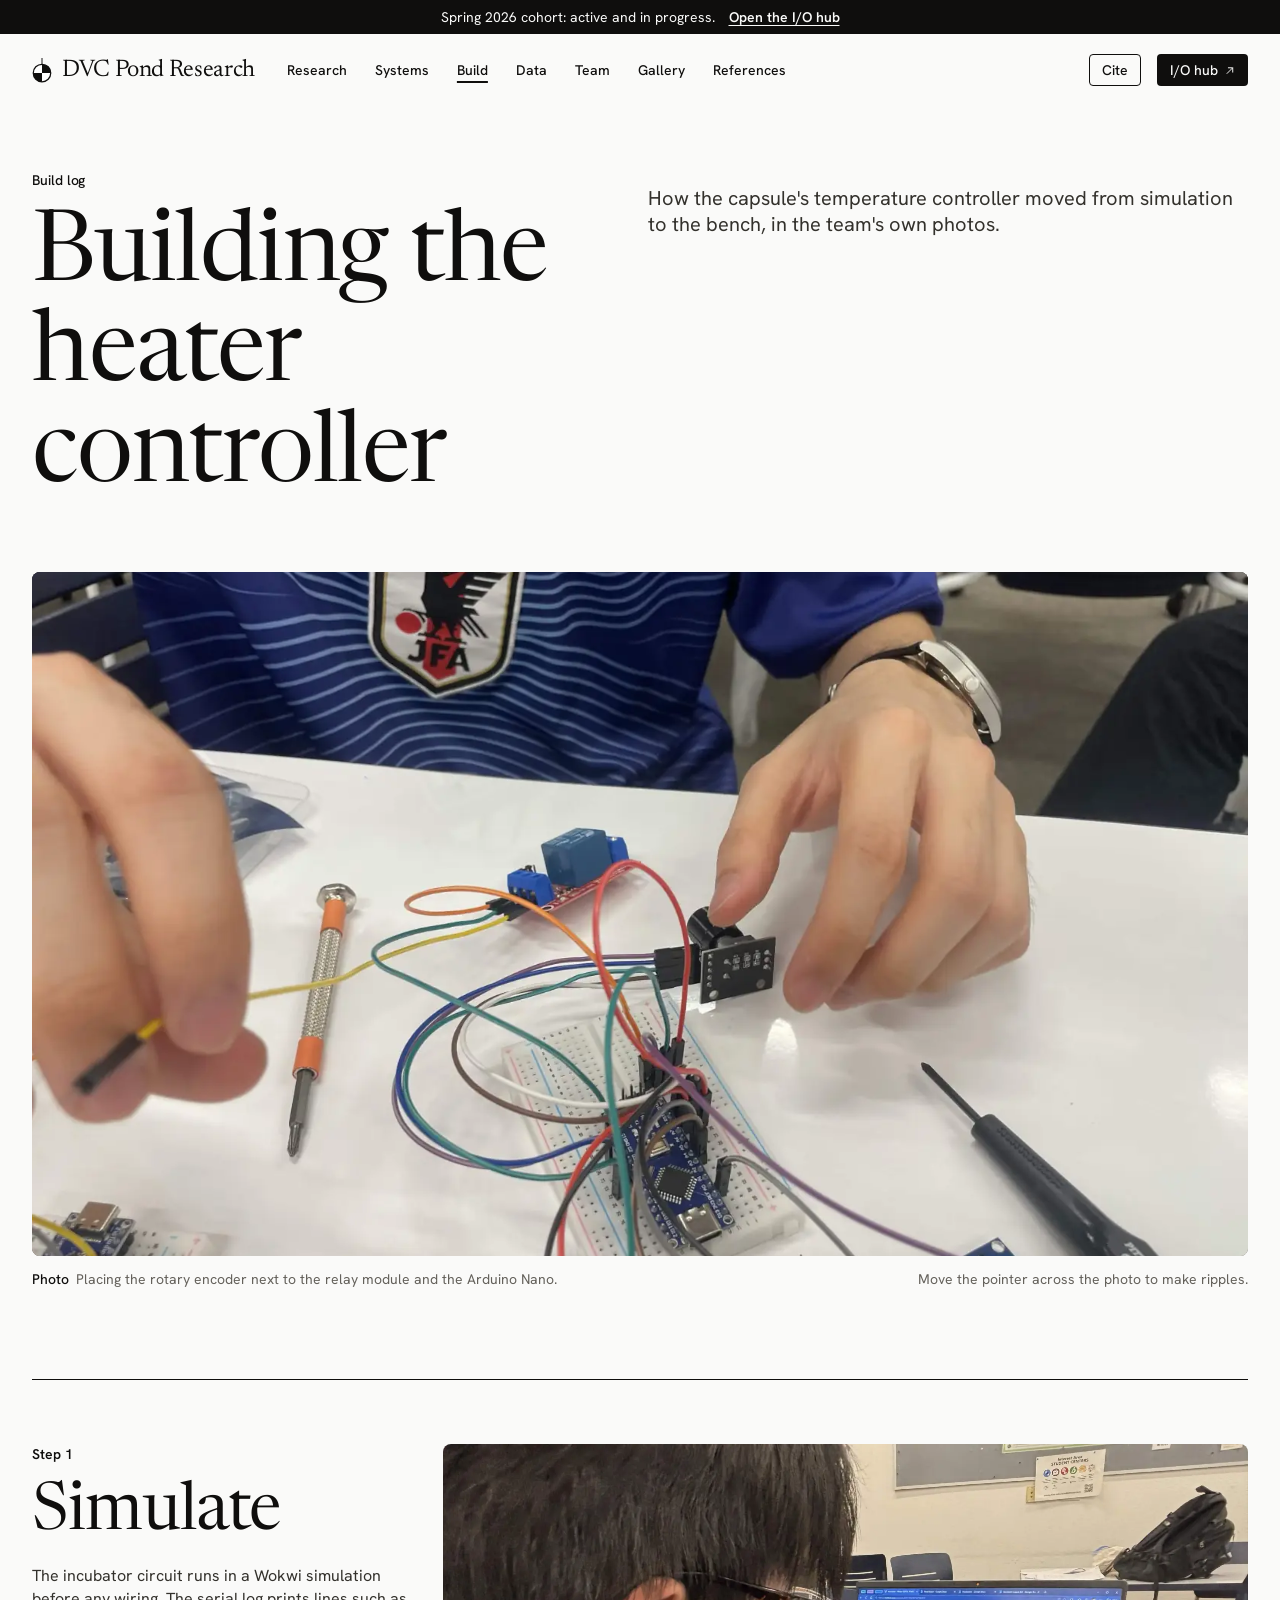
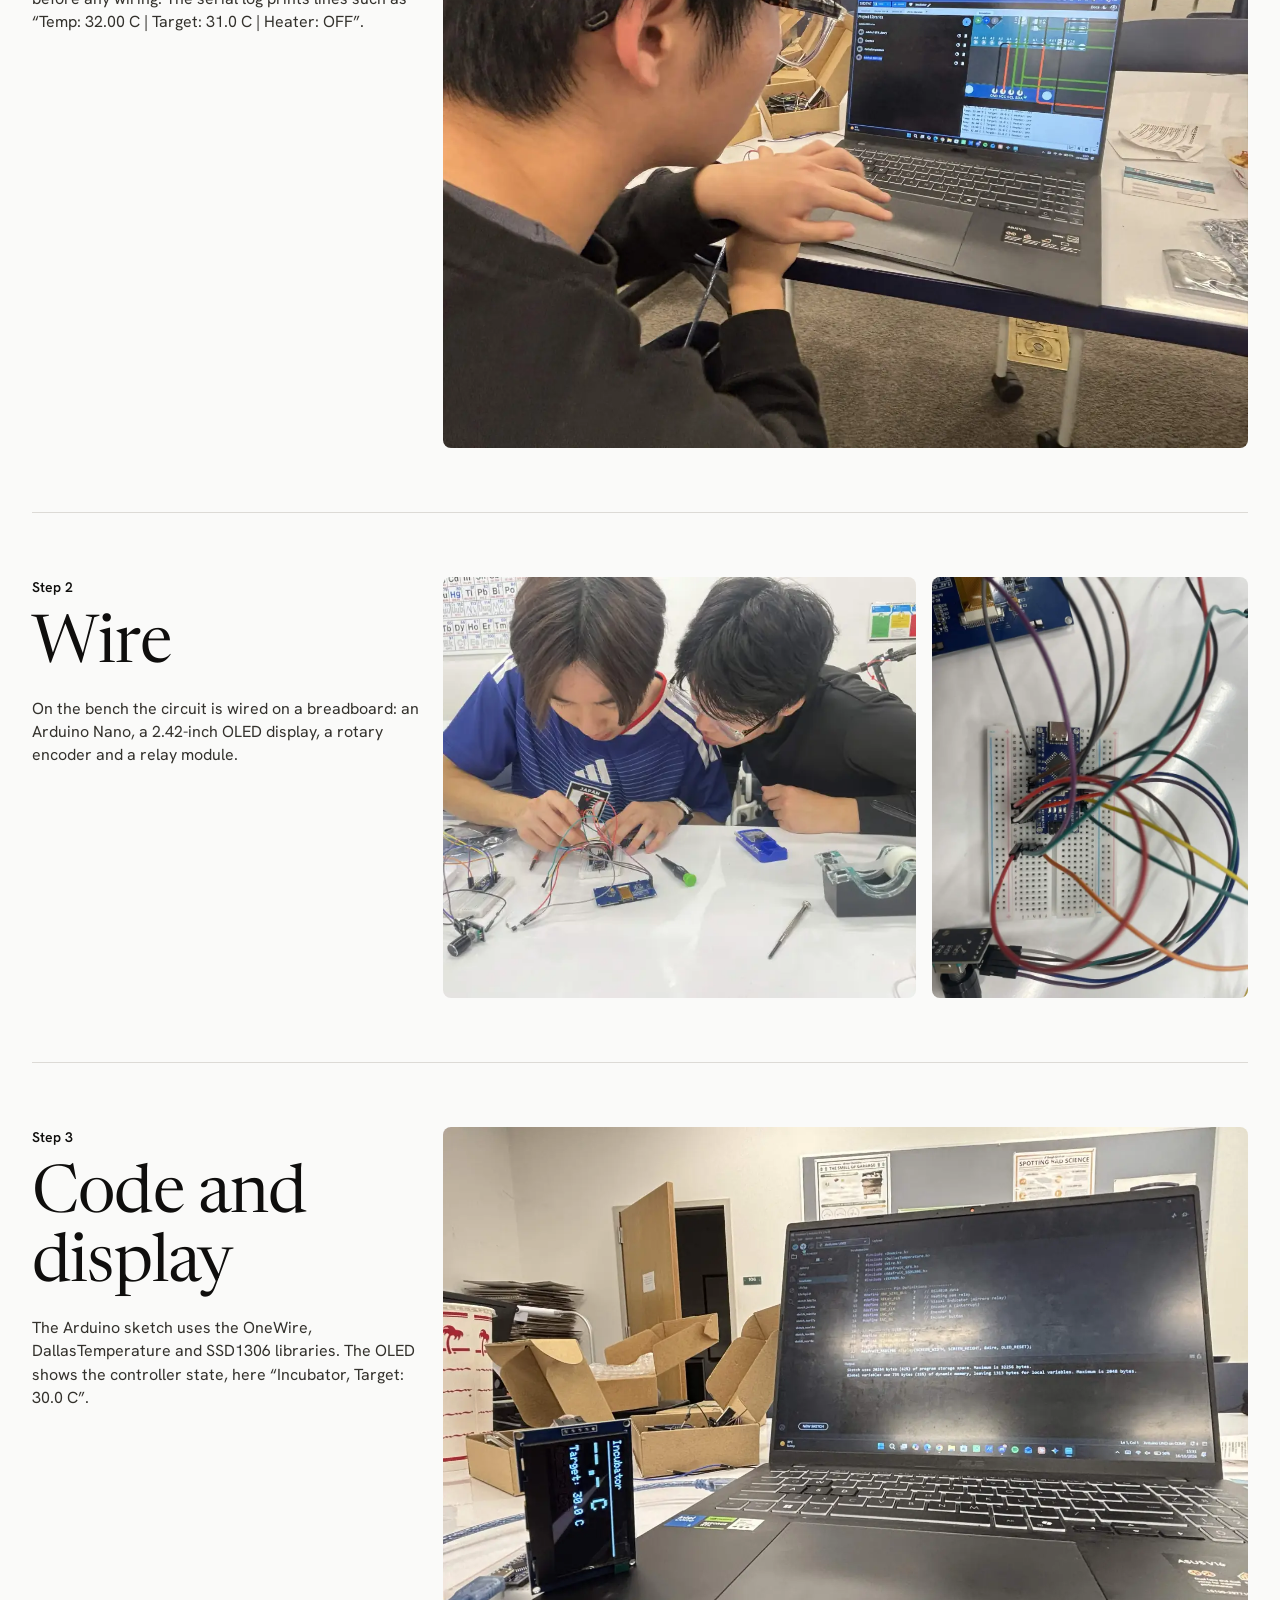
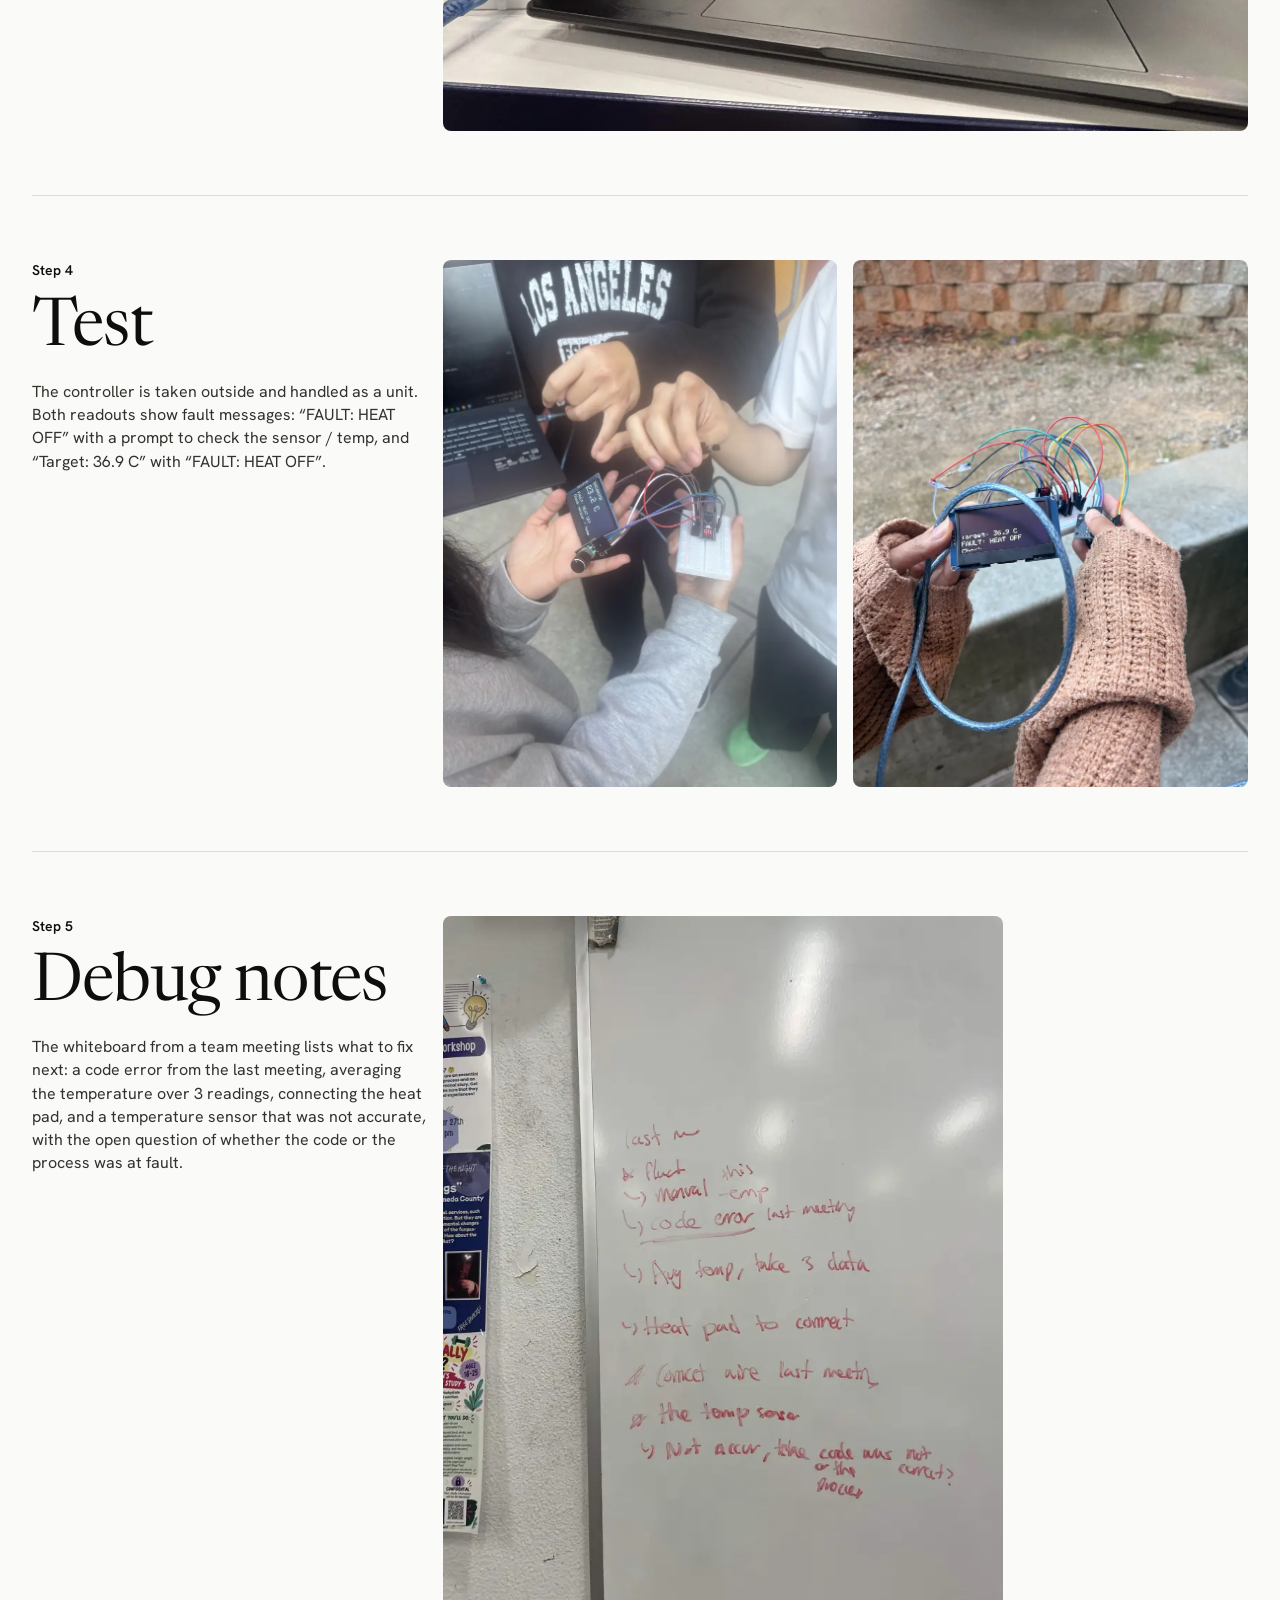
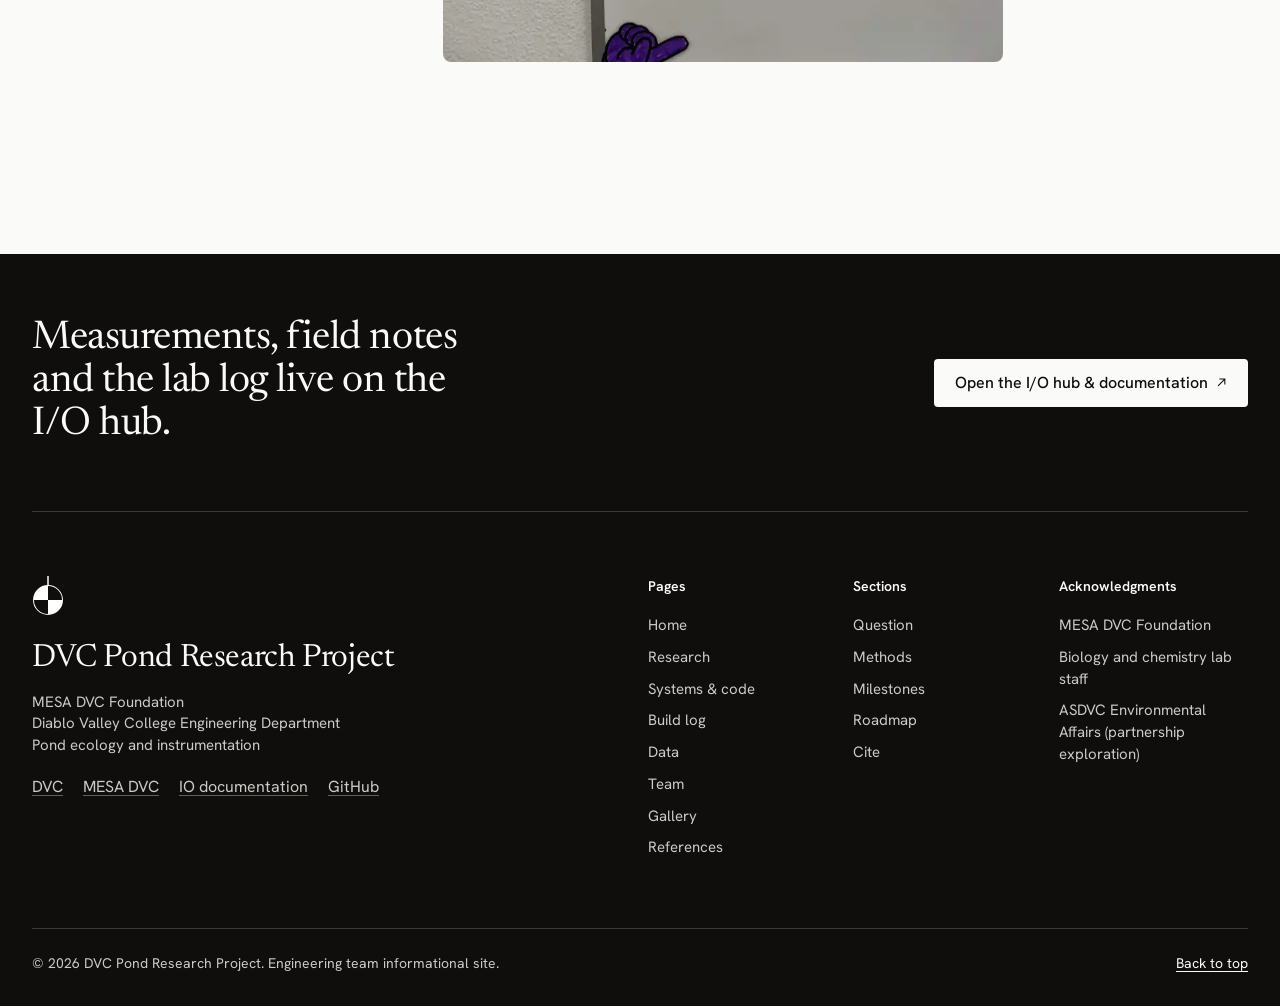
==== commit 6a653d14: "Photos turn to full colour when scrolled into view and stay in colour - IntersectionObserver at 40% " ====
--- a/build.html
+++ b/build.html
@@ -130,7 +130,7 @@
               <h3 class="t-h2">Debug notes</h3>
               <p>The whiteboard from a team meeting lists what to fix next: a code error from the last meeting, averaging the temperature over 3 readings, connecting the heat pad, and a temperature sensor that was not accurate, with the open question of whether the code or the process was at fault.</p>
             </div>
-            <div class="step-media c-r4"><figure class="photo portrait keep-color"><img src="assets/img/IMG_7368-800.webp" srcset="assets/img/IMG_7368-800.webp 800w, assets/img/IMG_7368-1600.webp 1600w" sizes="(min-width: 1024px) 560px, 92vw" width="800" height="1067" loading="lazy" decoding="async" alt="Handwritten whiteboard notes: manual temp, code error last meeting, average temp take 3 data, heat pad to connect, connect wire last meeting, the temp sensor not accurate" /></figure></div>
+            <div class="step-media c-r4"><figure class="photo portrait"><img src="assets/img/IMG_7368-800.webp" srcset="assets/img/IMG_7368-800.webp 800w, assets/img/IMG_7368-1600.webp 1600w" sizes="(min-width: 1024px) 560px, 92vw" width="800" height="1067" loading="lazy" decoding="async" alt="Handwritten whiteboard notes: manual temp, code error last meeting, average temp take 3 data, heat pad to connect, connect wire last meeting, the temp sensor not accurate" /></figure></div>
           </li>
         </ol>
       </div>
--- a/styles.css
+++ b/styles.css
@@ -181,9 +181,14 @@
 
 /* ---------- Photographs ---------- */
 .photo { position: relative; overflow: hidden; border-radius: var(--r-media); background: #d8d6d2; }
-.photo img { width: 100%; height: 100%; object-fit: cover; filter: grayscale(1); transition: filter 0.6s var(--ease), transform 1.2s var(--ease); }
-.photo.hover-colour:hover img { filter: grayscale(0); }
-.keep-color img { filter: none; }
+.photo img { width: 100%; height: 100%; object-fit: cover; transition: transform 1.2s var(--ease); }
+/* Photos start black and white and turn to full colour once they scroll into view, then stay in colour (main.js).
+   Without JavaScript they are simply in colour. */
+.js .photo img, .js .media-img, .js .card-photo img, .js .shot-btn img, .js .notes-img img {
+  filter: grayscale(1);
+  transition: filter 0.8s var(--ease), transform 1.2s var(--ease);
+}
+.js img.is-colour { filter: none; }
 .media-cap { display: flex; justify-content: space-between; gap: 8px 24px; flex-wrap: wrap; margin-top: 14px; }
 .media-cap .dim { margin-right: 0.5em; color: var(--ink); font-weight: 500; }
 .tone-dark .media-cap .dim { color: var(--on-dark); }
@@ -191,7 +196,7 @@
 /* Water frames: the still photo + a canvas that redraws it through moving water (main.js) */
 .water { position: relative; isolation: isolate; overflow: hidden; background: #1a1a1a; }
 .media-img, .media-water { position: absolute; inset: 0; width: 100%; height: 100%; }
-.media-img { object-fit: cover; object-position: 50% var(--pos-y, 50%); filter: grayscale(1); }
+.media-img { object-fit: cover; object-position: 50% var(--pos-y, 50%); }
 .media-water { opacity: 0; transition: opacity 0.8s ease; }
 .media-water.is-ready { opacity: 1; }
 .frame { border-radius: var(--r-media); }
@@ -236,7 +241,7 @@
 @media (min-width: 1024px) { .cards-2 { grid-template-columns: repeat(2, minmax(0, 1fr)); } }
 .card-photo { position: relative; overflow: hidden; aspect-ratio: 3 / 4; color: #fff; text-decoration: none; display: block; background: #222; --focus: #fff; }
 @media (min-width: 640px) { .card-photo { aspect-ratio: 1 / 1; } }
-.card-photo img { position: absolute; inset: 0; width: 100%; height: 100%; object-fit: cover; filter: grayscale(1) brightness(0.92); transition: transform 1.2s var(--ease); }
+.card-photo img { position: absolute; inset: 0; width: 100%; height: 100%; object-fit: cover; transition: transform 1.2s var(--ease); }
 .card-photo:hover img { transform: scale(1.03); }
 /* scrim: every overlaid word sits on at least 70% black, so white text keeps well over 4.5:1 */
 .card-photo::before { content: ""; position: absolute; inset: 0; z-index: 1; background: linear-gradient(180deg, rgba(0, 0, 0, 0.78) 0%, rgba(0, 0, 0, 0.7) 34%, rgba(0, 0, 0, 0) 64%); }
@@ -486,8 +491,7 @@
 .shot { break-inside: avoid; margin-bottom: calc(var(--gap) + 18px); }
 .shot[hidden] { display: none; }
 .shot-btn { display: block; width: 100%; padding: 0; border: 0; background: none; text-align: left; cursor: zoom-in; }
-.shot-btn img { width: 100%; border-radius: var(--r-media); background: #d8d6d2; filter: grayscale(1); transition: filter 0.5s var(--ease); }
-.shot-btn:hover img, .shot-btn:focus-visible img { filter: grayscale(0); }
+.shot-btn img { width: 100%; border-radius: var(--r-media); background: #d8d6d2; }
 .shot-paper img { background: #fff; padding: 12px; border: 1px solid var(--rule); }
 .shot-cap { display: block; padding: 10px 2px 0; font-size: 0.9375rem; color: var(--ink-2); line-height: 1.35; }
 
